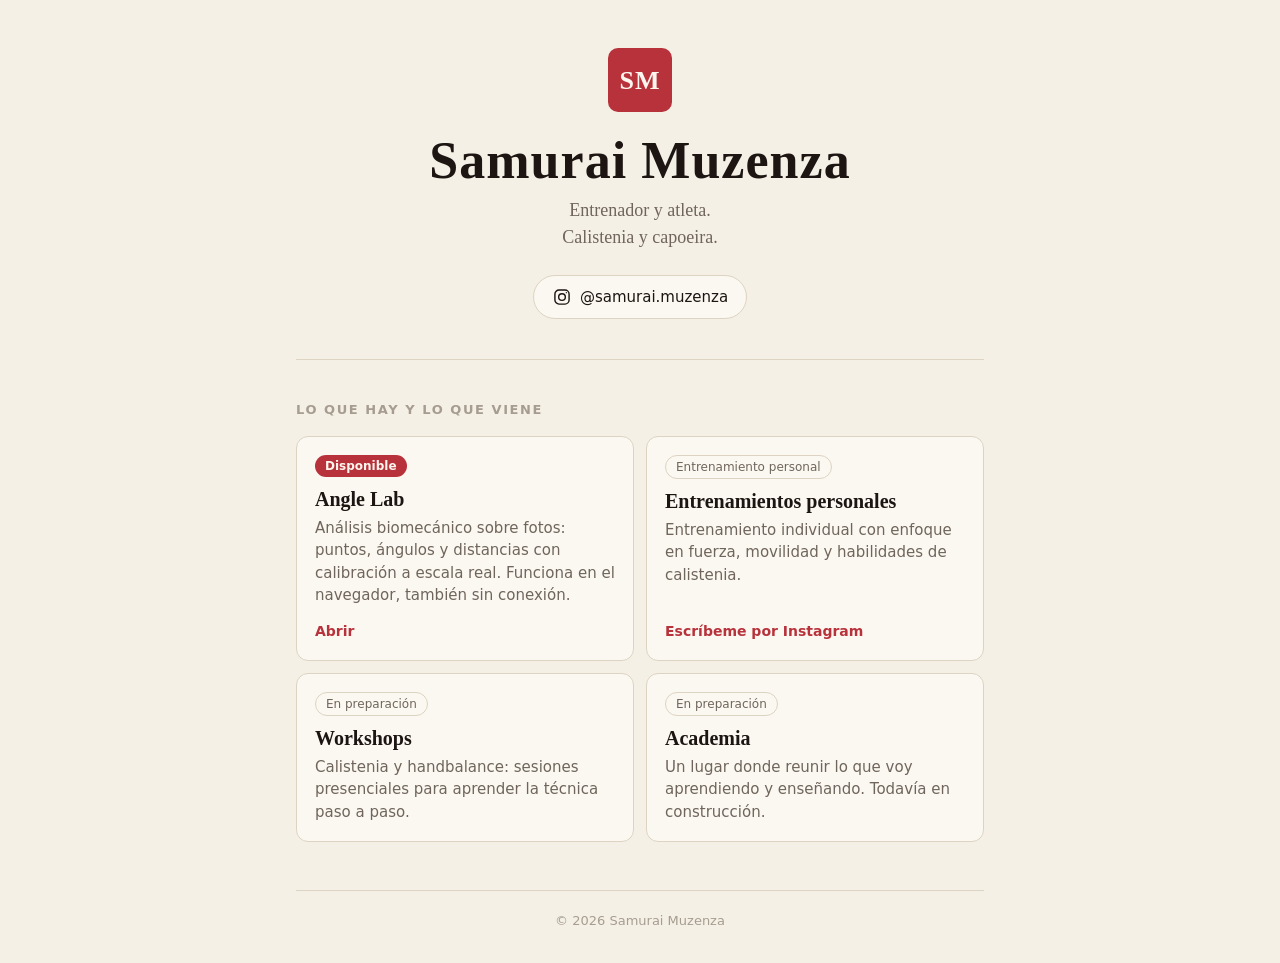
==== index.html @ dffe33c2 "feat: landing page of the root domain Co-Authored-By: Claude Sonnet 5.5 <noreply@anthropic.com>" ====
<!doctype html>
<html lang="es">
<head>
  <meta charset="utf-8" />
  <meta name="viewport" content="width=device-width, initial-scale=1, viewport-fit=cover" />
  <meta name="color-scheme" content="light dark" />
  <meta name="theme-color" content="#f5f0e6" media="(prefers-color-scheme: light)" />
  <meta name="theme-color" content="#16110f" media="(prefers-color-scheme: dark)" />
  <title>Samurai Muzenza</title>
  <meta name="description" content="Entrenador y atleta de calistenia y capoeira. Herramientas, entrenamientos personales, workshops y una academia en camino." />
  <meta property="og:title" content="Samurai Muzenza" />
  <meta property="og:description" content="Entrenador y atleta de calistenia y capoeira." />
  <meta property="og:type" content="website" />
  <meta property="og:url" content="https://samuraimuzenza.com/" />
  <link rel="canonical" href="https://samuraimuzenza.com/" />
  <link rel="icon" href="favicon.svg" type="image/svg+xml" />
  <link rel="stylesheet" href="styles.css" />
</head>
<body>
  <main>
    <header class="masthead">
      <span class="seal" aria-hidden="true">SM</span>
      <h1>Samurai Muzenza</h1>
      <p class="tagline">Entrenador y atleta.<br />Calistenia y capoeira.</p>
      <a class="insta" href="https://www.instagram.com/samurai.muzenza/" rel="me noopener" target="_blank">
        <svg viewBox="0 0 24 24" aria-hidden="true"><rect x="3.5" y="3.5" width="17" height="17" rx="5" /><circle cx="12" cy="12" r="4" /><circle cx="17.2" cy="6.8" r="0.8" class="dot" /></svg>
        <span>@samurai.muzenza</span>
      </a>
    </header>

    <section aria-labelledby="proyectos">
      <h2 id="proyectos">Lo que hay y lo que viene</h2>
      <ul class="cards">
        <li>
          <a class="card live" href="https://anglelab.samuraimuzenza.com/">
            <span class="status">Disponible</span>
            <h3>Angle Lab</h3>
            <p>Análisis biomecánico sobre fotos: puntos, ángulos y distancias con calibración a escala real. Funciona en el navegador, también sin conexión.</p>
            <span class="go">Abrir</span>
          </a>
        </li>
        <li>
          <div class="card">
            <span class="status soon">Entrenamiento personal</span>
            <h3>Entrenamientos personales</h3>
            <p>Entrenamiento individual con enfoque en fuerza, movilidad y habilidades de calistenia.</p>
            <span class="go">Escríbeme por Instagram</span>
          </div>
        </li>
        <li>
          <div class="card">
            <span class="status soon">En preparación</span>
            <h3>Workshops</h3>
            <p>Calistenia y handbalance: sesiones presenciales para aprender la técnica paso a paso.</p>
          </div>
        </li>
        <li>
          <div class="card">
            <span class="status soon">En preparación</span>
            <h3>Academia</h3>
            <p>Un lugar donde reunir lo que voy aprendiendo y enseñando. Todavía en construcción.</p>
          </div>
        </li>
      </ul>
    </section>

    <footer>
      <p>© 2026 Samurai Muzenza</p>
    </footer>
  </main>
</body>
</html>
---- styles.css ----
/*
 * samuraimuzenza.com — washi paper, sumi ink, one vermilion seal.
 * Same palette as Nikki and Wano. No web fonts, no scripts, no trackers: it has to load instantly.
 */

:root {
  --paper: #f5f0e6;
  --paper-raised: #fbf8f1;
  --ink: #1c1512;
  --ink-soft: #6f655c;
  --ink-faint: #a69c90;
  --line: #ddd3c2;
  --seal: #b8323c;
  --seal-ink: #fdf6ee;
  --sakura: #f5a2c4;

  --serif: "Hiragino Mincho ProN", "Yu Mincho", "Noto Serif JP", "Songti SC", Georgia, serif;
  --sans: -apple-system, BlinkMacSystemFont, "Segoe UI", system-ui, sans-serif;
  color-scheme: light dark;
}

@media (prefers-color-scheme: dark) {
  :root {
    --paper: #16110f;
    --paper-raised: #1f1815;
    --ink: #f2ece0;
    --ink-soft: #a89e92;
    --ink-faint: #6f665e;
    --line: #362c27;
    --seal: #cf4a4f;
  }
}

* { box-sizing: border-box; }

html { -webkit-text-size-adjust: 100%; }

body {
  margin: 0;
  background: var(--paper);
  color: var(--ink);
  font-family: var(--sans);
  font-size: 16px;
  line-height: 1.5;
  -webkit-tap-highlight-color: transparent;
}

main {
  max-width: 720px;
  margin: 0 auto;
  padding: max(48px, env(safe-area-inset-top)) 16px max(32px, env(safe-area-inset-bottom));
}

.masthead {
  text-align: center;
  padding-bottom: 40px;
  border-bottom: 1px solid var(--line);
}

.seal {
  display: inline-grid;
  place-items: center;
  width: 64px;
  height: 64px;
  border-radius: 10px;
  background: var(--seal);
  color: var(--seal-ink);
  font-family: var(--serif);
  font-size: 26px;
  font-weight: 700;
  letter-spacing: 0.04em;
}

h1 {
  margin: 20px 0 8px;
  font-family: var(--serif);
  font-size: clamp(34px, 8vw, 52px);
  font-weight: 700;
  letter-spacing: 0.02em;
  line-height: 1.1;
}

.tagline {
  margin: 0 0 24px;
  color: var(--ink-soft);
  font-family: var(--serif);
  font-size: 18px;
}

.insta {
  display: inline-flex;
  align-items: center;
  gap: 8px;
  min-height: 44px;
  padding: 0 18px;
  border: 1px solid var(--line);
  border-radius: 999px;
  background: var(--paper-raised);
  color: var(--ink);
  text-decoration: none;
  font-size: 15px;
}

.insta svg {
  width: 20px;
  height: 20px;
  fill: none;
  stroke: currentColor;
  stroke-width: 1.7;
}

.insta svg .dot { fill: currentColor; stroke: none; }

.insta:hover, .insta:focus-visible { border-color: var(--seal); }

h2 {
  margin: 40px 0 16px;
  color: var(--ink-faint);
  font-size: 13px;
  font-weight: 600;
  letter-spacing: 0.12em;
  text-transform: uppercase;
}

.cards {
  display: grid;
  gap: 12px;
  margin: 0;
  padding: 0;
  list-style: none;
}

@media (min-width: 640px) {
  .cards { grid-template-columns: 1fr 1fr; }
}

.card {
  display: flex;
  flex-direction: column;
  height: 100%;
  padding: 18px;
  border: 1px solid var(--line);
  border-radius: 12px;
  background: var(--paper-raised);
  color: inherit;
  text-decoration: none;
}

a.card:hover, a.card:focus-visible { border-color: var(--seal); }

.status {
  align-self: flex-start;
  margin-bottom: 10px;
  padding: 2px 10px;
  border-radius: 999px;
  background: var(--seal);
  color: var(--seal-ink);
  font-size: 12px;
  font-weight: 600;
}

.status.soon {
  background: transparent;
  border: 1px solid var(--line);
  color: var(--ink-soft);
  font-weight: 500;
}

h3 {
  margin: 0 0 6px;
  font-family: var(--serif);
  font-size: 20px;
  line-height: 1.2;
}

.card p {
  margin: 0;
  color: var(--ink-soft);
  font-size: 15px;
}

.go {
  margin-top: auto;
  padding-top: 14px;
  color: var(--seal);
  font-size: 14px;
  font-weight: 600;
}

footer {
  margin-top: 48px;
  padding-top: 20px;
  border-top: 1px solid var(--line);
  text-align: center;
  color: var(--ink-faint);
  font-size: 13px;
}

footer p { margin: 0; }
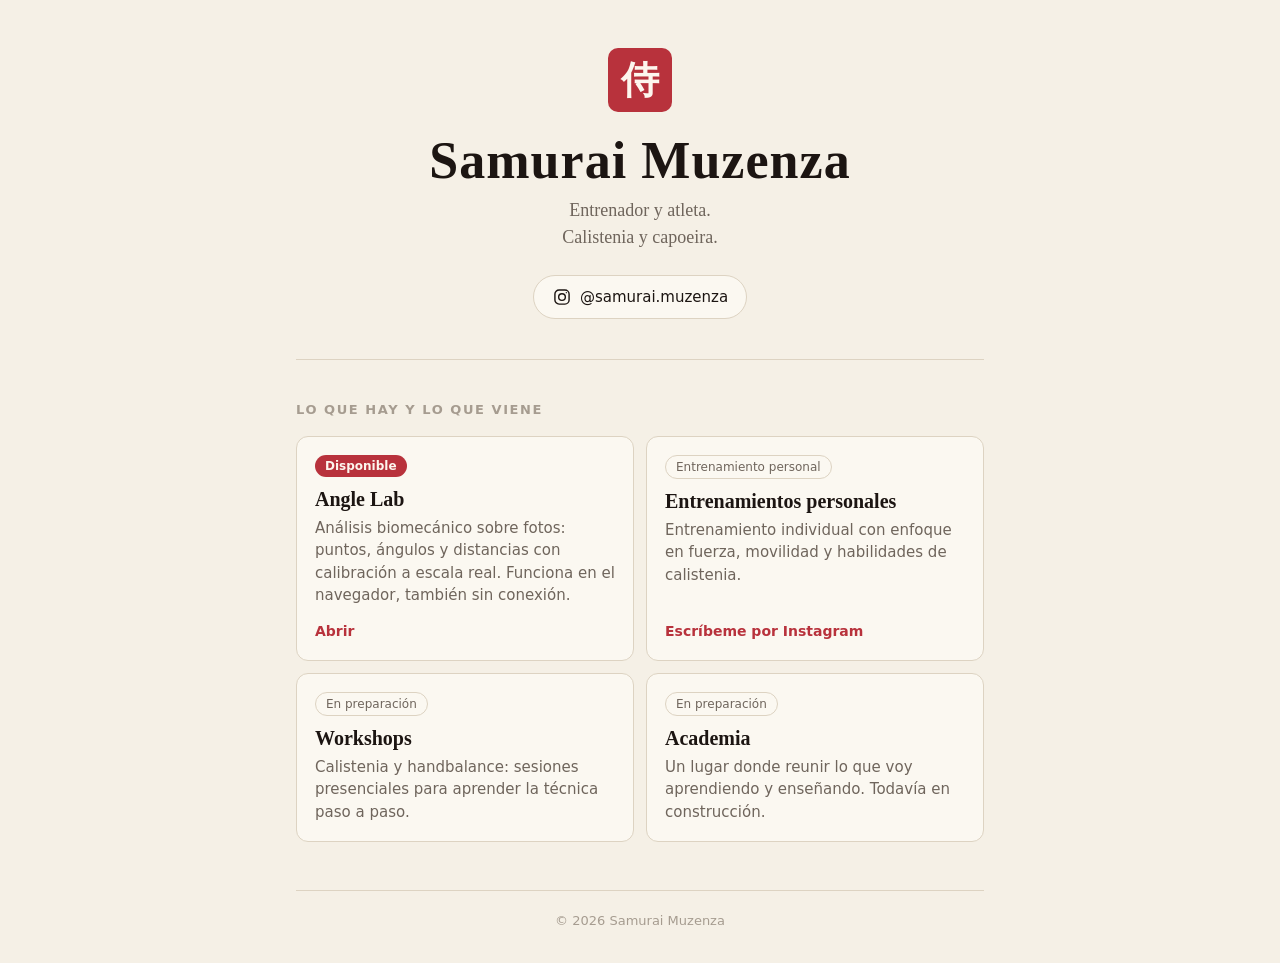
==== commit d91fe15f: "feat: the seal is the samurai kanji instead of the initials Co-Authored-By: Claude Sonnet 5.5 <norep" ====
--- a/index.html
+++ b/index.html
@@ -19,7 +19,7 @@
 <body>
   <main>
     <header class="masthead">
-      <span class="seal" aria-hidden="true">SM</span>
+      <span class="seal" lang="ja" aria-hidden="true">侍</span>
       <h1>Samurai Muzenza</h1>
       <p class="tagline">Entrenador y atleta.<br />Calistenia y capoeira.</p>
       <a class="insta" href="https://www.instagram.com/samurai.muzenza/" rel="me noopener" target="_blank">
--- a/styles.css
+++ b/styles.css
@@ -66,9 +66,9 @@
   background: var(--seal);
   color: var(--seal-ink);
   font-family: var(--serif);
-  font-size: 26px;
+  font-size: 38px;
   font-weight: 700;
-  letter-spacing: 0.04em;
+  line-height: 1;
 }
 
 h1 {
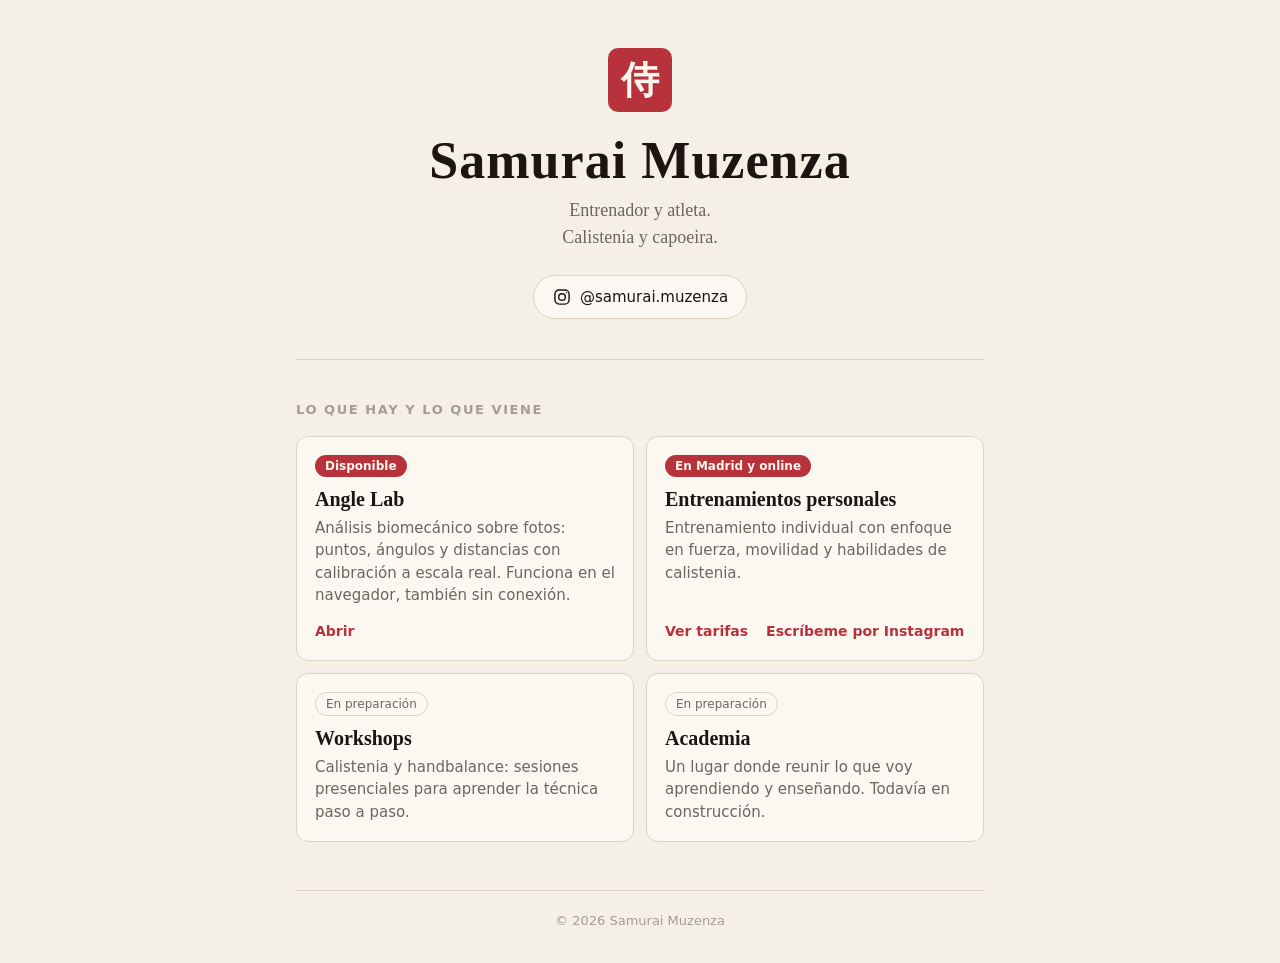
==== commit e4a1b9c3: "feat: personal training page with services and prices The home card now links to it and keeps the di" ====
--- a/index.html
+++ b/index.html
@@ -41,10 +41,13 @@
         </li>
         <li>
           <div class="card">
-            <span class="status soon">Entrenamiento personal</span>
+            <span class="status">En Madrid y online</span>
             <h3>Entrenamientos personales</h3>
             <p>Entrenamiento individual con enfoque en fuerza, movilidad y habilidades de calistenia.</p>
-            <span class="go">Escríbeme por Instagram</span>
+            <div class="go-row">
+              <a class="go" href="entrenamiento-personal/">Ver tarifas</a>
+              <a class="go" href="https://ig.me/m/samurai.muzenza" rel="noopener" target="_blank">Escríbeme por Instagram</a>
+            </div>
           </div>
         </li>
         <li>
--- a/styles.css
+++ b/styles.css
@@ -197,3 +197,217 @@
 }
 
 footer p { margin: 0; }
+
+/* ---- Personal training page ---- */
+
+.crumb a {
+  display: inline-flex;
+  align-items: center;
+  gap: 10px;
+  color: var(--ink-soft);
+  text-decoration: none;
+  font-size: 14px;
+}
+
+.crumb a:hover, .crumb a:focus-visible { color: var(--ink); }
+
+.seal-sm {
+  width: 28px;
+  height: 28px;
+  border-radius: 6px;
+  font-size: 17px;
+}
+
+.hero {
+  display: grid;
+  gap: 24px;
+  align-items: center;
+  margin-top: 24px;
+  padding-bottom: 32px;
+  border-bottom: 1px solid var(--line);
+}
+
+@media (min-width: 700px) {
+  .hero { grid-template-columns: 1.3fr 1fr; gap: 32px; }
+}
+
+.hero h1 { margin-top: 0; font-size: clamp(34px, 7vw, 44px); }
+
+.hero .tagline { margin-bottom: 12px; }
+
+.where {
+  margin: 0 0 24px;
+  color: var(--ink-faint);
+  font-size: 14px;
+  letter-spacing: 0.06em;
+}
+
+.hero-photo {
+  display: block;
+  width: 100%;
+  height: auto;
+  max-height: 460px;
+  object-fit: cover;
+  object-position: center 70%;
+  border-radius: 12px;
+}
+
+.cta {
+  display: inline-flex;
+  align-items: center;
+  min-height: 48px;
+  padding: 0 22px;
+  border-radius: 999px;
+  background: var(--seal);
+  color: var(--seal-ink);
+  font-weight: 600;
+  text-decoration: none;
+}
+
+.cta:hover, .cta:focus-visible { filter: brightness(1.08); }
+
+.steps {
+  display: grid;
+  gap: 12px;
+  margin: 0;
+  padding: 0;
+  list-style: none;
+}
+
+.steps li {
+  display: grid;
+  grid-template-columns: 40px 1fr;
+  gap: 12px;
+  padding: 16px 18px;
+  border: 1px solid var(--line);
+  border-radius: 12px;
+  background: var(--paper-raised);
+}
+
+.steps .n {
+  color: var(--seal);
+  font-family: var(--serif);
+  font-size: 30px;
+  font-weight: 700;
+  line-height: 1;
+}
+
+.steps p, .price p, .bio p {
+  margin: 0;
+  color: var(--ink-soft);
+  font-size: 15px;
+}
+
+.steps a { color: var(--seal); }
+
+h3.group {
+  margin: 20px 0 10px;
+  font-family: var(--sans);
+  font-size: 15px;
+  font-weight: 600;
+}
+
+.prices {
+  display: grid;
+  gap: 12px;
+  margin: 0;
+  padding: 0;
+  list-style: none;
+}
+
+@media (min-width: 640px) {
+  .prices { grid-template-columns: 1fr 1fr; }
+}
+
+.price {
+  position: relative;
+  padding: 16px 18px;
+  border: 1px solid var(--line);
+  border-radius: 12px;
+  background: var(--paper-raised);
+}
+
+.price.featured { border-color: var(--seal); }
+
+.price .badge {
+  display: inline-block;
+  margin-bottom: 8px;
+  padding: 2px 10px;
+  border-radius: 999px;
+  background: var(--seal);
+  color: var(--seal-ink);
+  font-size: 12px;
+  font-weight: 600;
+}
+
+.p-head {
+  display: flex;
+  justify-content: space-between;
+  align-items: baseline;
+  gap: 12px;
+  margin-bottom: 4px;
+}
+
+.p-name { font-weight: 600; }
+
+.p-amount {
+  font-family: var(--serif);
+  font-size: 24px;
+  font-weight: 700;
+  white-space: nowrap;
+}
+
+.p-amount small {
+  color: var(--ink-soft);
+  font-family: var(--sans);
+  font-size: 13px;
+  font-weight: 500;
+}
+
+.terms {
+  margin: 16px 0 0;
+  padding-left: 18px;
+  color: var(--ink-faint);
+  font-size: 13px;
+}
+
+.bio {
+  display: flex;
+  align-items: center;
+  gap: 16px;
+}
+
+.bio h3 { margin-bottom: 4px; }
+
+.closing {
+  margin-top: 40px;
+  padding: 24px 20px;
+  border-radius: 12px;
+  background: var(--paper-raised);
+  border: 1px solid var(--line);
+  text-align: center;
+}
+
+.closing p {
+  margin: 0 0 16px;
+  font-family: var(--serif);
+  font-size: 18px;
+}
+
+footer a { color: inherit; }
+
+.go-row {
+  display: flex;
+  flex-wrap: wrap;
+  gap: 8px 18px;
+  margin-top: auto;
+  padding-top: 14px;
+}
+
+.go-row a.go {
+  margin-top: 0;
+  padding-top: 0;
+  text-decoration: none;
+}
+
+.go-row a.go:hover, .go-row a.go:focus-visible { text-decoration: underline; }
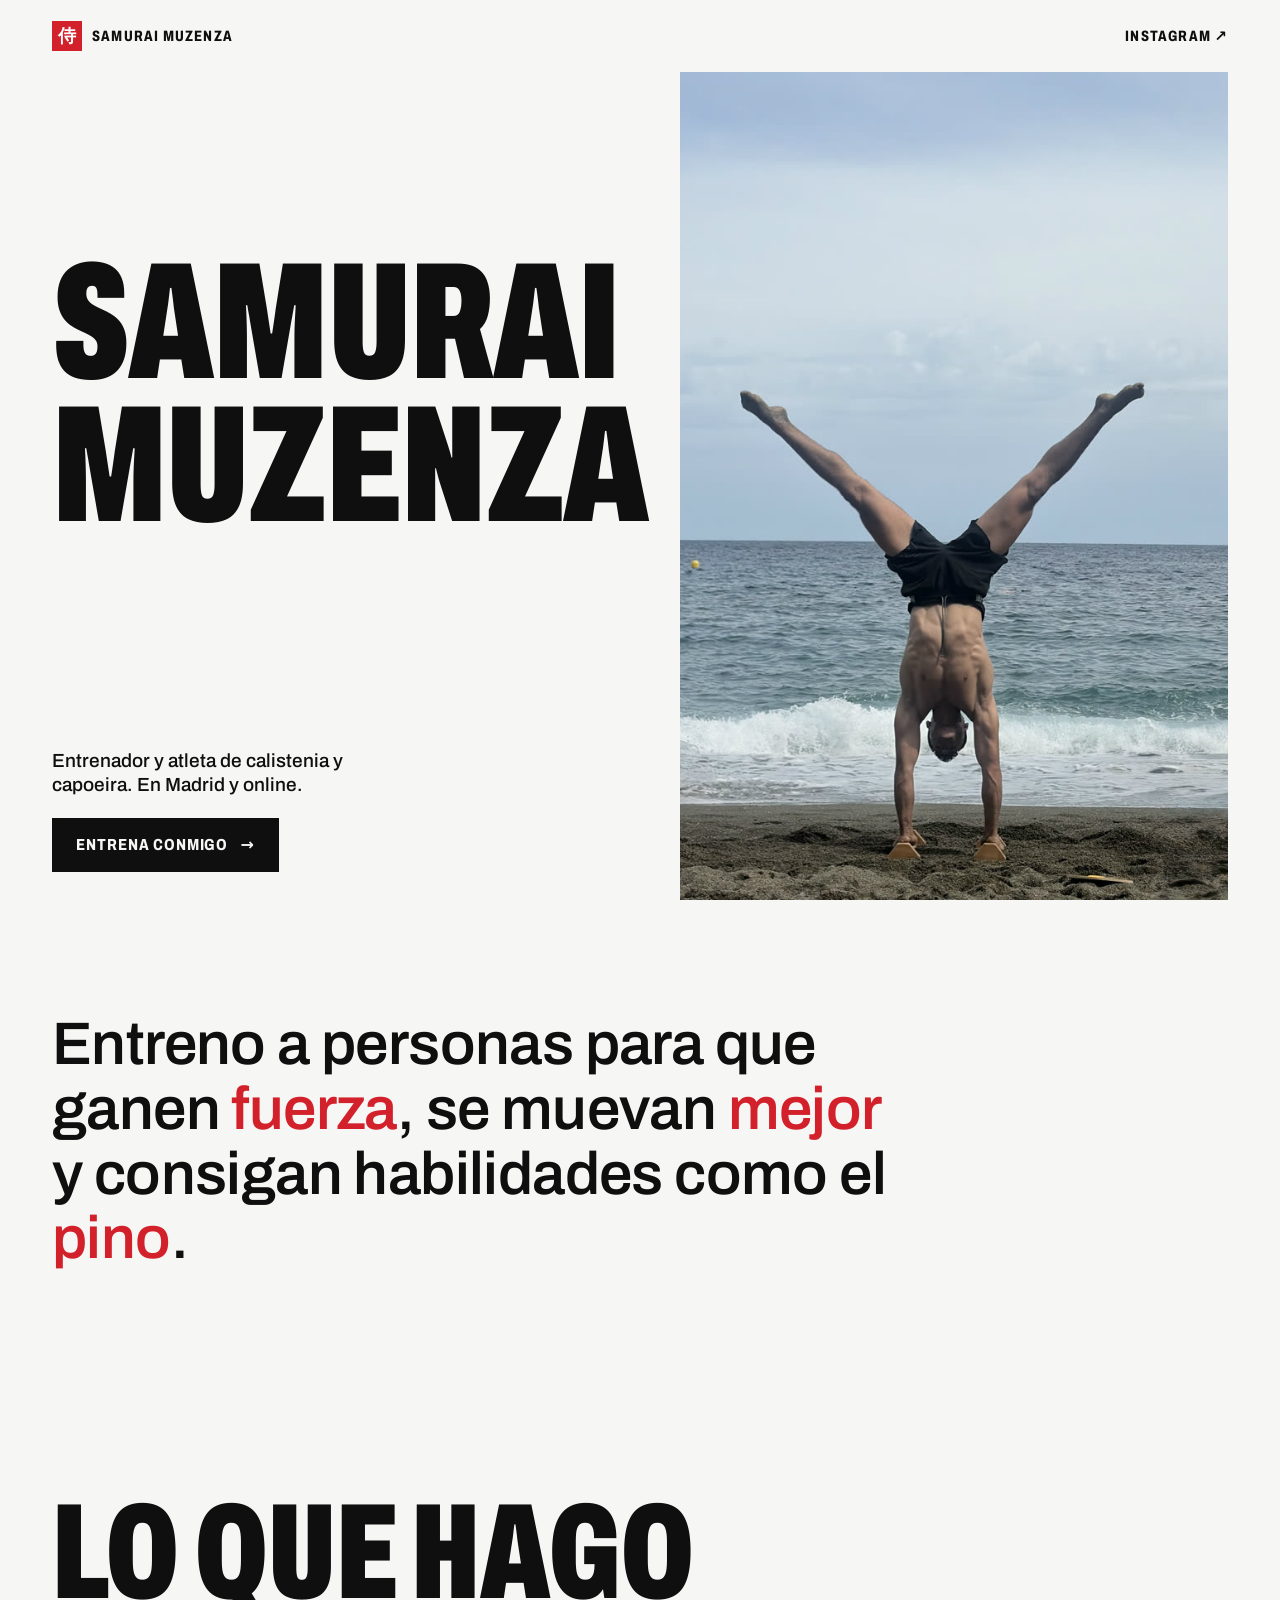
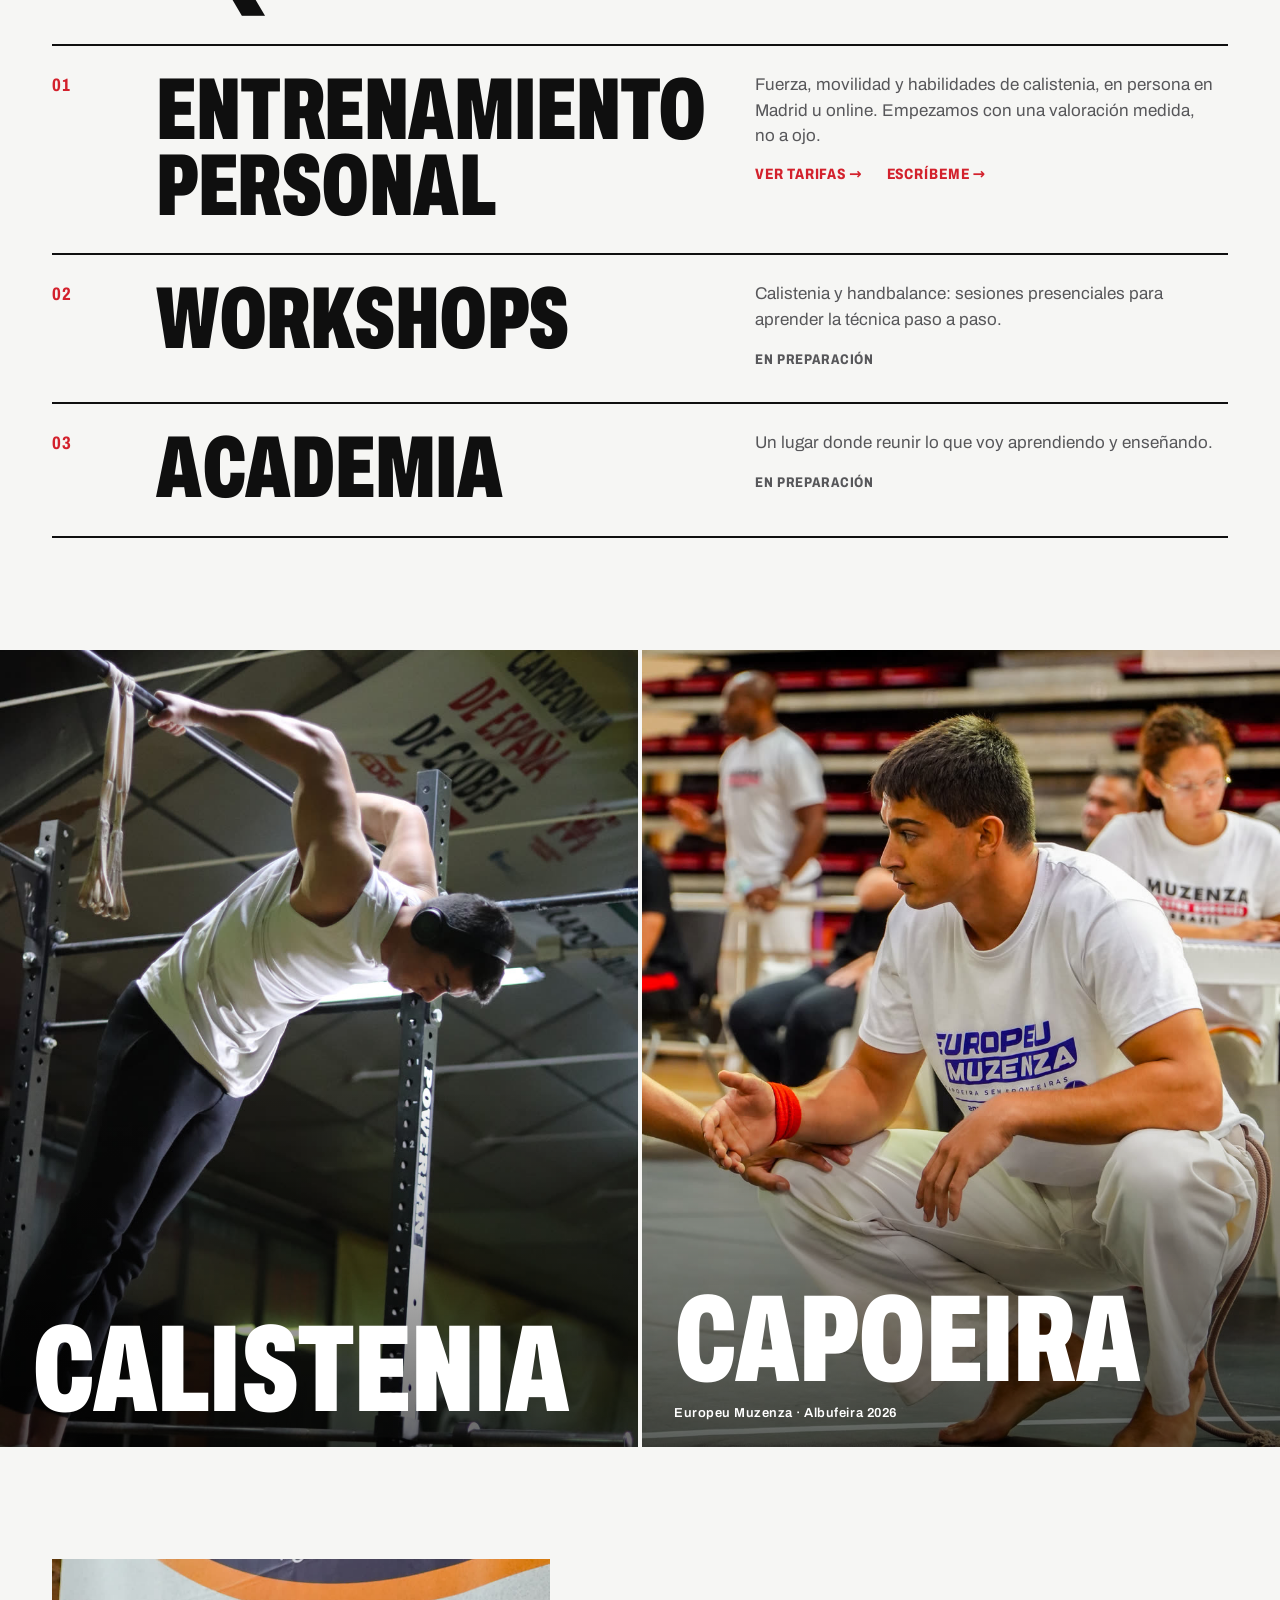
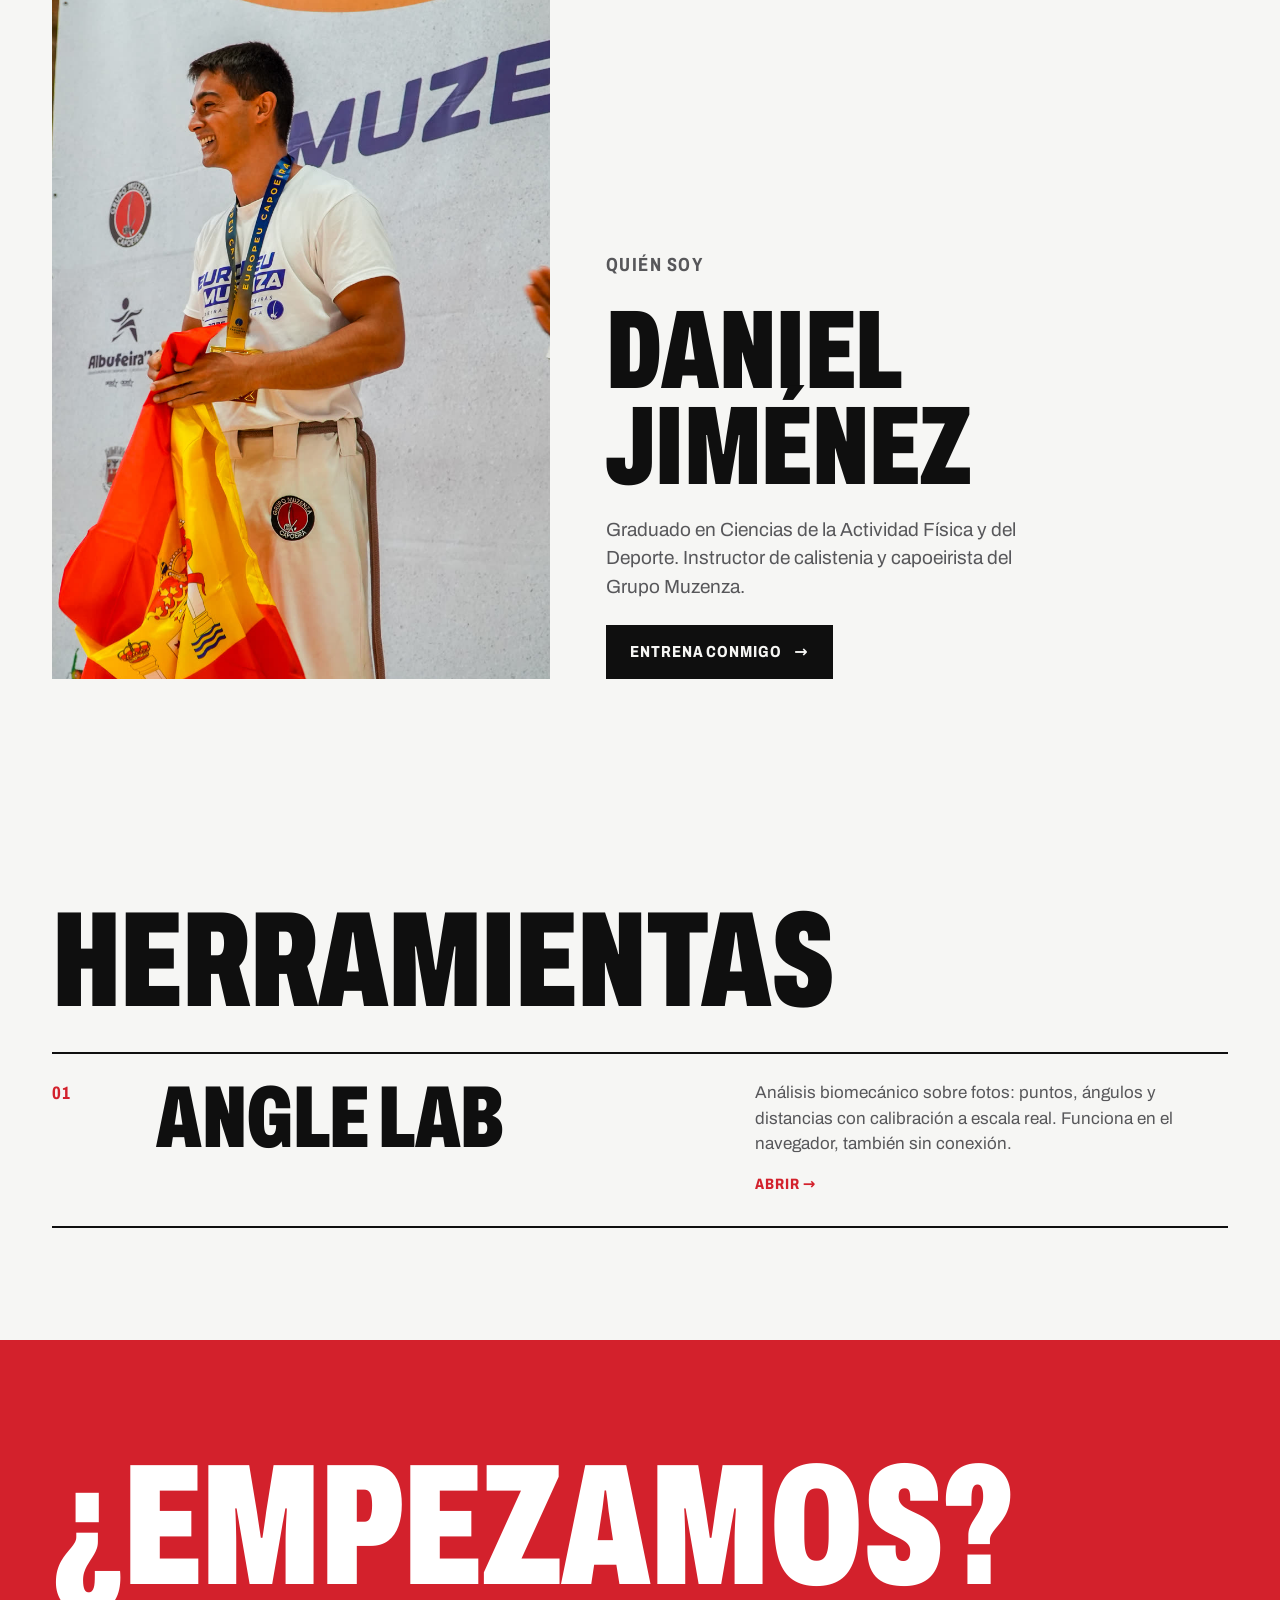
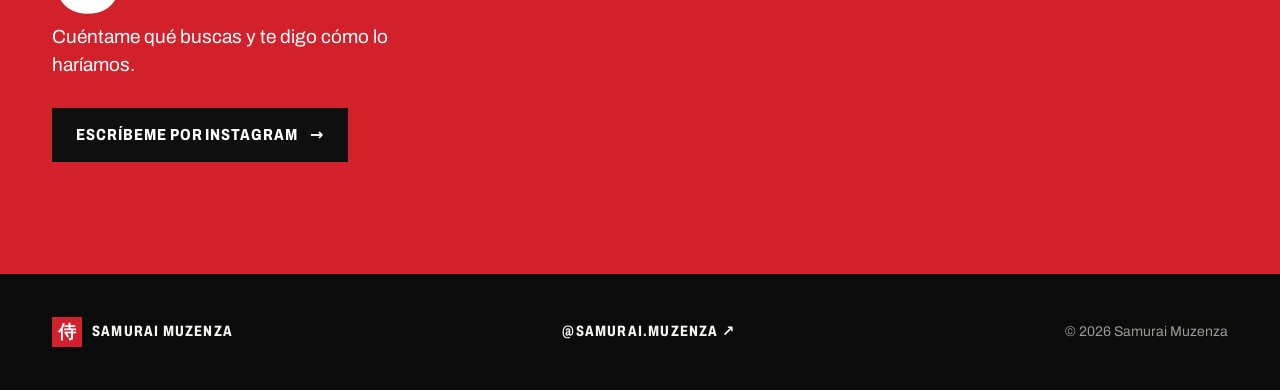
==== commit 5968e20c: "feat: photo-led redesign with poster typography Co-Authored-By: Claude Opus 5.5 <noreply@anthropic.c" ====
--- a/index.html
+++ b/index.html
@@ -4,72 +4,128 @@
   <meta charset="utf-8" />
   <meta name="viewport" content="width=device-width, initial-scale=1, viewport-fit=cover" />
   <meta name="color-scheme" content="light dark" />
-  <meta name="theme-color" content="#f5f0e6" media="(prefers-color-scheme: light)" />
-  <meta name="theme-color" content="#16110f" media="(prefers-color-scheme: dark)" />
+  <meta name="theme-color" content="#f6f6f4" media="(prefers-color-scheme: light)" />
+  <meta name="theme-color" content="#0f0f0f" media="(prefers-color-scheme: dark)" />
   <title>Samurai Muzenza</title>
-  <meta name="description" content="Entrenador y atleta de calistenia y capoeira. Herramientas, entrenamientos personales, workshops y una academia en camino." />
+  <meta name="description" content="Entrenador y atleta de calistenia y capoeira. Entrenamiento personal en Madrid y online, workshops y herramientas." />
   <meta property="og:title" content="Samurai Muzenza" />
   <meta property="og:description" content="Entrenador y atleta de calistenia y capoeira." />
   <meta property="og:type" content="website" />
   <meta property="og:url" content="https://samuraimuzenza.com/" />
+  <meta property="og:image" content="https://samuraimuzenza.com/img/pino-playa-1200.jpg" />
   <link rel="canonical" href="https://samuraimuzenza.com/" />
   <link rel="icon" href="favicon.svg" type="image/svg+xml" />
+  <link rel="preload" href="fonts/archivo-latin.woff2" as="font" type="font/woff2" crossorigin />
   <link rel="stylesheet" href="styles.css" />
 </head>
 <body>
+  <header class="hero">
+    <nav class="bar wrap" aria-label="Principal">
+      <a class="brand" href="./"><span class="mark" lang="ja" aria-hidden="true">侍</span> Samurai Muzenza</a>
+      <a class="bar-link" href="https://www.instagram.com/samurai.muzenza/" rel="me noopener" target="_blank">Instagram ↗</a>
+    </nav>
+    <figure class="hero-media">
+      <img src="img/pino-playa-1200.jpg" srcset="img/pino-playa-750.jpg 750w, img/pino-playa-1200.jpg 1200w" sizes="(min-width: 900px) 48vw, 100vw" width="1200" height="1600" alt="Daniel haciendo el pino con las piernas abiertas sobre paralelas en la orilla de una playa" fetchpriority="high" />
+    </figure>
+    <h1 class="hero-title display wrap">Samurai<br />Muzenza</h1>
+    <div class="hero-foot wrap">
+      <p>Entrenador y atleta de calistenia y capoeira. En Madrid y online.</p>
+      <div class="btn-row">
+        <a class="btn light" href="entrenamiento-personal/">Entrena conmigo</a>
+      </div>
+    </div>
+  </header>
+
   <main>
-    <header class="masthead">
-      <span class="seal" lang="ja" aria-hidden="true">侍</span>
-      <h1>Samurai Muzenza</h1>
-      <p class="tagline">Entrenador y atleta.<br />Calistenia y capoeira.</p>
-      <a class="insta" href="https://www.instagram.com/samurai.muzenza/" rel="me noopener" target="_blank">
-        <svg viewBox="0 0 24 24" aria-hidden="true"><rect x="3.5" y="3.5" width="17" height="17" rx="5" /><circle cx="12" cy="12" r="4" /><circle cx="17.2" cy="6.8" r="0.8" class="dot" /></svg>
-        <span>@samurai.muzenza</span>
-      </a>
-    </header>
+    <section class="wrap">
+      <p class="statement">Entreno a personas para que ganen <em>fuerza</em>, se muevan <em>mejor</em> y consigan habilidades como el <em>pino</em>.</p>
+    </section>
 
-    <section aria-labelledby="proyectos">
-      <h2 id="proyectos">Lo que hay y lo que viene</h2>
-      <ul class="cards">
-        <li>
-          <a class="card live" href="https://anglelab.samuraimuzenza.com/">
-            <span class="status">Disponible</span>
-            <h3>Angle Lab</h3>
-            <p>Análisis biomecánico sobre fotos: puntos, ángulos y distancias con calibración a escala real. Funciona en el navegador, también sin conexión.</p>
-            <span class="go">Abrir</span>
-          </a>
-        </li>
-        <li>
-          <div class="card">
-            <span class="status">En Madrid y online</span>
-            <h3>Entrenamientos personales</h3>
-            <p>Entrenamiento individual con enfoque en fuerza, movilidad y habilidades de calistenia.</p>
-            <div class="go-row">
+    <section class="wrap" aria-labelledby="que-hago">
+      <h2 id="que-hago" class="section-title display">Lo que hago</h2>
+      <ol class="rows">
+        <li class="row">
+          <span class="n">01</span>
+          <h3 class="display"><a href="entrenamiento-personal/">Entrenamiento personal</a></h3>
+          <div>
+            <p>Fuerza, movilidad y habilidades de calistenia, en persona en Madrid u online. Empezamos con una valoración medida, no a ojo.</p>
+            <div class="links">
               <a class="go" href="entrenamiento-personal/">Ver tarifas</a>
-              <a class="go" href="https://ig.me/m/samurai.muzenza" rel="noopener" target="_blank">Escríbeme por Instagram</a>
+              <a class="go" href="https://ig.me/m/samurai.muzenza" rel="noopener" target="_blank">Escríbeme</a>
             </div>
           </div>
         </li>
-        <li>
-          <div class="card">
-            <span class="status soon">En preparación</span>
-            <h3>Workshops</h3>
+        <li class="row">
+          <span class="n">02</span>
+          <h3 class="display">Workshops</h3>
+          <div>
             <p>Calistenia y handbalance: sesiones presenciales para aprender la técnica paso a paso.</p>
+            <span class="tag soon">En preparación</span>
           </div>
         </li>
-        <li>
-          <div class="card">
-            <span class="status soon">En preparación</span>
-            <h3>Academia</h3>
-            <p>Un lugar donde reunir lo que voy aprendiendo y enseñando. Todavía en construcción.</p>
+        <li class="row">
+          <span class="n">03</span>
+          <h3 class="display">Academia</h3>
+          <div>
+            <p>Un lugar donde reunir lo que voy aprendiendo y enseñando.</p>
+            <span class="tag soon">En preparación</span>
+          </div>
+        </li>
+      </ol>
+    </section>
+
+    <div class="pair">
+      <figure>
+        <img src="img/calistenia.jpg" width="1000" height="1500" loading="lazy" alt="Daniel colgado de una barra en un gimnasio, con el cuerpo inclinado hacia delante" />
+        <figcaption><span class="display">Calistenia</span></figcaption>
+      </figure>
+      <figure>
+        <img src="img/capoeira.jpg" width="1000" height="1500" loading="lazy" alt="Daniel agachado en la roda, dando la mano a su rival antes de un juego" />
+        <figcaption><span class="display">Capoeira</span><small>Europeu Muzenza · Albufeira 2026</small></figcaption>
+      </figure>
+    </div>
+
+    <section class="wrap" aria-labelledby="quien">
+      <div class="about">
+        <img src="img/europeu-podio.jpg" width="900" height="1566" loading="lazy" alt="Daniel sonriendo en el podio del Europeu Muzenza con una medalla al cuello y la bandera de España" />
+        <div>
+          <p class="kicker">Quién soy</p>
+          <h2 id="quien" class="display">Daniel Jiménez</h2>
+          <p>Graduado en Ciencias de la Actividad Física y del Deporte. Instructor de calistenia y capoeirista del Grupo Muzenza.</p>
+          <a class="btn" href="entrenamiento-personal/">Entrena conmigo</a>
+        </div>
+      </div>
+    </section>
+
+    <section class="wrap" aria-labelledby="herramientas">
+      <h2 id="herramientas" class="section-title display">Herramientas</h2>
+      <ul class="rows">
+        <li class="row">
+          <span class="n">01</span>
+          <h3 class="display"><a href="https://anglelab.samuraimuzenza.com/">Angle Lab</a></h3>
+          <div>
+            <p>Análisis biomecánico sobre fotos: puntos, ángulos y distancias con calibración a escala real. Funciona en el navegador, también sin conexión.</p>
+            <a class="go" href="https://anglelab.samuraimuzenza.com/">Abrir</a>
           </div>
         </li>
       </ul>
     </section>
 
-    <footer>
+    <section class="cta-band">
+      <div class="wrap">
+        <p class="display">¿Empezamos?</p>
+        <p>Cuéntame qué buscas y te digo cómo lo haríamos.</p>
+        <a class="btn" href="https://ig.me/m/samurai.muzenza" rel="noopener" target="_blank">Escríbeme por Instagram</a>
+      </div>
+    </section>
+  </main>
+
+  <footer>
+    <div class="foot wrap">
+      <a class="brand" href="./"><span class="mark" lang="ja" aria-hidden="true">侍</span> Samurai Muzenza</a>
+      <a class="bar-link" href="https://www.instagram.com/samurai.muzenza/" rel="me noopener" target="_blank">@samurai.muzenza ↗</a>
       <p>© 2026 Samurai Muzenza</p>
-    </footer>
-  </main>
+    </div>
+  </footer>
 </body>
 </html>
--- a/styles.css
+++ b/styles.css
@@ -1,35 +1,49 @@
 /*
- * samuraimuzenza.com — washi paper, sumi ink, one vermilion seal.
- * Same palette as Nikki and Wano. No web fonts, no scripts, no trackers: it has to load instantly.
+ * samuraimuzenza.com
+ * Photo-led, poster typography, square corners. One family (Archivo, variable width and weight,
+ * self-hosted, OFL) used extra-condensed for headlines and at normal width for text. Black, white
+ * and the red of the Muzenza patch. No scripts, no trackers.
  */
 
+@font-face {
+  font-family: "Archivo";
+  font-style: normal;
+  font-weight: 100 900;
+  font-stretch: 62% 125%;
+  font-display: swap;
+  src: url("fonts/archivo-latin.woff2") format("woff2");
+  unicode-range: U+0000-00FF, U+0131, U+0152-0153, U+02BB-02BC, U+02C6, U+02DA, U+02DC, U+0304, U+0308, U+0329, U+2000-206F, U+20AC, U+2122, U+2191, U+2193, U+2212, U+2215, U+FEFF, U+FFFD;
+}
+
 :root {
-  --paper: #f5f0e6;
-  --paper-raised: #fbf8f1;
-  --ink: #1c1512;
-  --ink-soft: #6f655c;
-  --ink-faint: #a69c90;
-  --line: #ddd3c2;
-  --seal: #b8323c;
-  --seal-ink: #fdf6ee;
-  --sakura: #f5a2c4;
-
-  --serif: "Hiragino Mincho ProN", "Yu Mincho", "Noto Serif JP", "Songti SC", Georgia, serif;
-  --sans: -apple-system, BlinkMacSystemFont, "Segoe UI", system-ui, sans-serif;
+  --bg: #f6f6f4;
+  --bg-alt: #ebebe7;
+  --ink: #0f0f0f;
+  --ink-soft: #57575a;
+  --line: #d4d4cf;
+  --red: #d3212c;
+  --on-red: #ffffff;
+  --night: #0b0b0b;
+  --on-night: #f4f4f1;
+
+  --font: "Archivo", -apple-system, BlinkMacSystemFont, "Segoe UI", system-ui, sans-serif;
+  --pad: 16px;
   color-scheme: light dark;
 }
 
 @media (prefers-color-scheme: dark) {
   :root {
-    --paper: #16110f;
-    --paper-raised: #1f1815;
-    --ink: #f2ece0;
-    --ink-soft: #a89e92;
-    --ink-faint: #6f665e;
-    --line: #362c27;
-    --seal: #cf4a4f;
+    --bg: #0f0f0f;
+    --bg-alt: #181818;
+    --ink: #f2f2ef;
+    --ink-soft: #a2a29e;
+    --line: #2c2c2c;
+    --red: #e23c46;
+    --night: #000000;
   }
 }
+
+@media (min-width: 700px) { :root { --pad: 32px; } }
 
 * { box-sizing: border-box; }
 
@@ -37,377 +51,444 @@
 
 body {
   margin: 0;
-  background: var(--paper);
+  background: var(--bg);
   color: var(--ink);
-  font-family: var(--sans);
-  font-size: 16px;
+  font-family: var(--font);
+  font-size: 17px;
   line-height: 1.5;
   -webkit-tap-highlight-color: transparent;
 }
 
-main {
-  max-width: 720px;
+img { display: block; max-width: 100%; height: auto; }
+
+a { color: inherit; }
+
+.wrap {
+  max-width: 1240px;
   margin: 0 auto;
-  padding: max(48px, env(safe-area-inset-top)) 16px max(32px, env(safe-area-inset-bottom));
-}
-
-.masthead {
-  text-align: center;
-  padding-bottom: 40px;
-  border-bottom: 1px solid var(--line);
-}
-
-.seal {
-  display: inline-grid;
-  place-items: center;
-  width: 64px;
-  height: 64px;
-  border-radius: 10px;
-  background: var(--seal);
-  color: var(--seal-ink);
-  font-family: var(--serif);
-  font-size: 38px;
+  padding-left: max(var(--pad), env(safe-area-inset-left));
+  padding-right: max(var(--pad), env(safe-area-inset-right));
+}
+
+/* ---- Type ---- */
+
+.display {
+  margin: 0;
+  font-stretch: 62%;
+  font-weight: 860;
+  line-height: 0.86;
+  letter-spacing: -0.005em;
+  text-transform: uppercase;
+}
+
+.kicker {
+  margin: 0 0 14px;
+  font-stretch: 75%;
+  font-size: 15px;
   font-weight: 700;
-  line-height: 1;
-}
-
-h1 {
-  margin: 20px 0 8px;
-  font-family: var(--serif);
-  font-size: clamp(34px, 8vw, 52px);
-  font-weight: 700;
-  letter-spacing: 0.02em;
-  line-height: 1.1;
-}
-
-.tagline {
-  margin: 0 0 24px;
-  color: var(--ink-soft);
-  font-family: var(--serif);
-  font-size: 18px;
-}
-
-.insta {
-  display: inline-flex;
+  letter-spacing: 0.08em;
+  text-transform: uppercase;
+}
+
+.kicker .n { color: var(--red); margin-right: 10px; }
+
+.section-title {
+  margin: 0 0 32px;
+  font-size: clamp(56px, 12vw, 136px);
+}
+
+section { padding: 72px 0; }
+
+@media (min-width: 900px) { section { padding: 112px 0; } }
+
+/* ---- Top bar ---- */
+
+.bar {
+  position: relative;
+  z-index: 2;
+  display: flex;
+  justify-content: space-between;
   align-items: center;
-  gap: 8px;
-  min-height: 44px;
-  padding: 0 18px;
-  border: 1px solid var(--line);
-  border-radius: 999px;
-  background: var(--paper-raised);
-  color: var(--ink);
-  text-decoration: none;
-  font-size: 15px;
-}
-
-.insta svg {
-  width: 20px;
-  height: 20px;
-  fill: none;
-  stroke: currentColor;
-  stroke-width: 1.7;
-}
-
-.insta svg .dot { fill: currentColor; stroke: none; }
-
-.insta:hover, .insta:focus-visible { border-color: var(--seal); }
-
-h2 {
-  margin: 40px 0 16px;
-  color: var(--ink-faint);
-  font-size: 13px;
-  font-weight: 600;
-  letter-spacing: 0.12em;
-  text-transform: uppercase;
-}
-
-.cards {
-  display: grid;
-  gap: 12px;
-  margin: 0;
-  padding: 0;
-  list-style: none;
-}
-
-@media (min-width: 640px) {
-  .cards { grid-template-columns: 1fr 1fr; }
-}
-
-.card {
-  display: flex;
-  flex-direction: column;
-  height: 100%;
-  padding: 18px;
-  border: 1px solid var(--line);
-  border-radius: 12px;
-  background: var(--paper-raised);
-  color: inherit;
-  text-decoration: none;
-}
-
-a.card:hover, a.card:focus-visible { border-color: var(--seal); }
-
-.status {
-  align-self: flex-start;
-  margin-bottom: 10px;
-  padding: 2px 10px;
-  border-radius: 999px;
-  background: var(--seal);
-  color: var(--seal-ink);
-  font-size: 12px;
-  font-weight: 600;
-}
-
-.status.soon {
-  background: transparent;
-  border: 1px solid var(--line);
-  color: var(--ink-soft);
-  font-weight: 500;
-}
-
-h3 {
-  margin: 0 0 6px;
-  font-family: var(--serif);
-  font-size: 20px;
-  line-height: 1.2;
-}
-
-.card p {
-  margin: 0;
-  color: var(--ink-soft);
-  font-size: 15px;
-}
-
-.go {
-  margin-top: auto;
-  padding-top: 14px;
-  color: var(--seal);
-  font-size: 14px;
-  font-weight: 600;
-}
-
-footer {
-  margin-top: 48px;
-  padding-top: 20px;
-  border-top: 1px solid var(--line);
-  text-align: center;
-  color: var(--ink-faint);
-  font-size: 13px;
-}
-
-footer p { margin: 0; }
-
-/* ---- Personal training page ---- */
-
-.crumb a {
+  gap: 16px;
+  padding-top: max(14px, env(safe-area-inset-top));
+  padding-bottom: 14px;
+}
+
+.brand, .bar-link {
   display: inline-flex;
   align-items: center;
   gap: 10px;
-  color: var(--ink-soft);
+  min-height: 44px;
+  font-stretch: 75%;
+  font-size: 15px;
+  font-weight: 750;
+  letter-spacing: 0.08em;
+  text-transform: uppercase;
   text-decoration: none;
-  font-size: 14px;
-}
-
-.crumb a:hover, .crumb a:focus-visible { color: var(--ink); }
-
-.seal-sm {
-  width: 28px;
-  height: 28px;
-  border-radius: 6px;
-  font-size: 17px;
-}
-
-.hero {
-  display: grid;
-  gap: 24px;
-  align-items: center;
-  margin-top: 24px;
-  padding-bottom: 32px;
-  border-bottom: 1px solid var(--line);
-}
-
-@media (min-width: 700px) {
-  .hero { grid-template-columns: 1.3fr 1fr; gap: 32px; }
-}
-
-.hero h1 { margin-top: 0; font-size: clamp(34px, 7vw, 44px); }
-
-.hero .tagline { margin-bottom: 12px; }
-
-.where {
-  margin: 0 0 24px;
-  color: var(--ink-faint);
-  font-size: 14px;
-  letter-spacing: 0.06em;
-}
-
-.hero-photo {
-  display: block;
-  width: 100%;
-  height: auto;
-  max-height: 460px;
-  object-fit: cover;
-  object-position: center 70%;
-  border-radius: 12px;
-}
-
-.cta {
+}
+
+.mark {
+  display: inline-grid;
+  place-items: center;
+  width: 30px;
+  height: 30px;
+  background: var(--red);
+  color: var(--on-red);
+  font-family: "Hiragino Mincho ProN", "Yu Mincho", "Noto Serif JP", serif;
+  font-size: 18px;
+  font-weight: 700;
+  letter-spacing: 0;
+  line-height: 1;
+}
+
+.bar-link:hover, .bar-link:focus-visible, .brand:hover, .brand:focus-visible { color: var(--red); }
+
+/* ---- Buttons ---- */
+
+.btn {
   display: inline-flex;
   align-items: center;
-  min-height: 48px;
-  padding: 0 22px;
-  border-radius: 999px;
-  background: var(--seal);
-  color: var(--seal-ink);
+  justify-content: center;
+  gap: 12px;
+  min-height: 54px;
+  padding: 0 24px;
+  background: var(--ink);
+  color: var(--bg);
+  font-stretch: 80%;
+  font-size: 16px;
+  font-weight: 750;
+  letter-spacing: 0.06em;
+  text-transform: uppercase;
+  text-decoration: none;
+  transition: background-color 0.15s, color 0.15s;
+}
+
+.btn::after { content: "→"; font-stretch: 100%; }
+
+.btn:hover, .btn:focus-visible { background: var(--red); color: var(--on-red); }
+
+.btn.red { background: var(--red); color: var(--on-red); }
+.btn.red:hover, .btn.red:focus-visible { background: var(--ink); color: var(--bg); }
+
+.btn.light { background: #ffffff; color: #0f0f0f; }
+.btn.light:hover, .btn.light:focus-visible { background: var(--red); color: var(--on-red); }
+
+.btn-row { display: flex; flex-wrap: wrap; gap: 10px; }
+
+/* ---- Home hero: photo full-bleed on phones, split on wide screens ---- */
+
+.hero {
+  position: relative;
+  min-height: 100svh;
+  display: flex;
+  flex-direction: column;
+  color: #0f0f0f;
+  background: #c9d0d6;
+  overflow: hidden;
+}
+
+.hero-media {
+  position: absolute;
+  inset: 0;
+  margin: 0;
+}
+
+.hero-media img {
+  width: 100%;
+  height: 100%;
+  object-fit: cover;
+  object-position: 50% 55%;
+}
+
+.hero-media::after {
+  content: "";
+  position: absolute;
+  inset: 50% 0 0;
+  background: linear-gradient(to bottom, rgba(0, 0, 0, 0), rgba(0, 0, 0, 0.75));
+}
+
+.hero .bar, .hero-title, .hero-foot { position: relative; z-index: 1; }
+
+.hero .bar { color: #0f0f0f; }
+
+.hero-title {
+  margin-top: 4px;
+  font-size: clamp(72px, 24.5vw, 230px);
+}
+
+.hero-foot {
+  margin-top: auto;
+  padding-top: 32px;
+  padding-bottom: max(28px, env(safe-area-inset-bottom));
+  color: #ffffff;
+}
+
+.hero-foot p {
+  max-width: 28ch;
+  margin: 0 0 20px;
+  font-size: 19px;
+  font-weight: 520;
+  line-height: 1.3;
+}
+
+@media (min-width: 900px) {
+  .hero {
+    display: grid;
+    grid-template-columns: 1.1fr 1fr;
+    grid-template-rows: auto 1fr auto;
+    background: var(--bg);
+    color: var(--ink);
+  }
+  /* Grid items with auto margins shrink to their content: stretch them and line them up with .wrap below. */
+  .hero > .wrap {
+    width: 100%;
+    max-width: none;
+    margin: 0;
+    padding-left: max(var(--pad), calc((100vw - 1240px) / 2 + var(--pad)));
+  }
+  .hero .bar { grid-column: 1 / -1; color: var(--ink); padding-right: max(var(--pad), calc((100vw - 1240px) / 2 + var(--pad))); }
+  .hero-media { position: relative; inset: auto; grid-column: 2; grid-row: 2 / 4; margin: 0 max(var(--pad), calc((100vw - 1240px) / 2 + var(--pad))) 0 0; }
+  .hero-media::after { display: none; }
+  .hero-title { grid-column: 1; grid-row: 2; align-self: center; font-size: clamp(110px, 13vw, 220px); }
+  .hero-foot { grid-column: 1; grid-row: 3; color: var(--ink); }
+  .hero-foot .btn.light { background: var(--ink); color: var(--bg); }
+  .hero-foot .btn.light:hover, .hero-foot .btn.light:focus-visible { background: var(--red); color: var(--on-red); }
+}
+
+/* ---- Statement ---- */
+
+.statement {
+  margin: 0;
+  max-width: 24ch;
+  font-size: clamp(30px, 4.8vw, 60px);
+  font-weight: 560;
+  line-height: 1.08;
+  letter-spacing: -0.01em;
+}
+
+.statement em { font-style: normal; color: var(--red); }
+
+/* ---- Numbered rows (services, steps, tools) ---- */
+
+.rows { margin: 0; padding: 0; list-style: none; border-bottom: 2px solid var(--ink); }
+
+.row {
+  display: grid;
+  gap: 10px 32px;
+  padding: 26px 0 30px;
+  border-top: 2px solid var(--ink);
+}
+
+@media (min-width: 800px) {
+  .row { grid-template-columns: 72px 1.2fr 1fr; align-items: start; }
+}
+
+.row .n {
+  color: var(--red);
+  font-stretch: 75%;
+  font-size: 18px;
+  font-weight: 750;
+  letter-spacing: 0.04em;
+}
+
+.row h3 { font-size: clamp(44px, 8vw, 88px); }
+
+.row h3 a { text-decoration: none; }
+
+.row h3 a:hover, .row h3 a:focus-visible { color: var(--red); }
+
+.row p { margin: 0 0 14px; color: var(--ink-soft); max-width: 46ch; }
+
+.tag {
+  display: inline-block;
+  font-stretch: 80%;
+  font-size: 14px;
+  font-weight: 750;
+  letter-spacing: 0.06em;
+  text-transform: uppercase;
+}
+
+.tag.soon { color: var(--ink-soft); }
+
+.go {
+  color: var(--red);
+  font-stretch: 80%;
+  font-size: 15px;
+  font-weight: 750;
+  letter-spacing: 0.06em;
+  text-transform: uppercase;
+  text-decoration: none;
+}
+
+.go::after { content: " →"; }
+
+.go:hover, .go:focus-visible { text-decoration: underline; text-underline-offset: 4px; }
+
+.links { display: flex; flex-wrap: wrap; gap: 6px 24px; }
+
+/* ---- Photo pair ---- */
+
+.pair {
+  display: grid;
+  gap: 4px;
+  padding: 0;
+}
+
+@media (min-width: 700px) { .pair { grid-template-columns: 1fr 1fr; } }
+
+.pair figure {
+  position: relative;
+  margin: 0;
+  background: var(--night);
+  overflow: hidden;
+}
+
+.pair img {
+  width: 100%;
+  aspect-ratio: 4 / 5;
+  object-fit: cover;
+}
+
+.pair figure::after {
+  content: "";
+  position: absolute;
+  inset: 55% 0 0;
+  background: linear-gradient(to bottom, rgba(0, 0, 0, 0), rgba(0, 0, 0, 0.6));
+}
+
+.pair figcaption {
+  position: absolute;
+  z-index: 1;
+  left: var(--pad);
+  right: var(--pad);
+  bottom: 24px;
+  color: #ffffff;
+}
+
+.pair figcaption .display { font-size: clamp(60px, 10vw, 124px); }
+
+.pair figcaption small {
+  display: block;
+  margin-top: 10px;
+  font-size: 13px;
   font-weight: 600;
-  text-decoration: none;
-}
-
-.cta:hover, .cta:focus-visible { filter: brightness(1.08); }
-
-.steps {
+  letter-spacing: 0.04em;
+}
+
+/* ---- About ---- */
+
+.about {
   display: grid;
-  gap: 12px;
-  margin: 0;
-  padding: 0;
-  list-style: none;
-}
-
-.steps li {
-  display: grid;
-  grid-template-columns: 40px 1fr;
-  gap: 12px;
-  padding: 16px 18px;
-  border: 1px solid var(--line);
-  border-radius: 12px;
-  background: var(--paper-raised);
-}
-
-.steps .n {
-  color: var(--seal);
-  font-family: var(--serif);
-  font-size: 30px;
-  font-weight: 700;
-  line-height: 1;
-}
-
-.steps p, .price p, .bio p {
-  margin: 0;
-  color: var(--ink-soft);
-  font-size: 15px;
-}
-
-.steps a { color: var(--seal); }
-
-h3.group {
-  margin: 20px 0 10px;
-  font-family: var(--sans);
-  font-size: 15px;
-  font-weight: 600;
-}
-
-.prices {
-  display: grid;
-  gap: 12px;
-  margin: 0;
-  padding: 0;
-  list-style: none;
-}
-
-@media (min-width: 640px) {
-  .prices { grid-template-columns: 1fr 1fr; }
-}
-
-.price {
-  position: relative;
-  padding: 16px 18px;
-  border: 1px solid var(--line);
-  border-radius: 12px;
-  background: var(--paper-raised);
-}
-
-.price.featured { border-color: var(--seal); }
-
-.price .badge {
-  display: inline-block;
-  margin-bottom: 8px;
-  padding: 2px 10px;
-  border-radius: 999px;
-  background: var(--seal);
-  color: var(--seal-ink);
-  font-size: 12px;
-  font-weight: 600;
-}
-
-.p-head {
-  display: flex;
-  justify-content: space-between;
-  align-items: baseline;
-  gap: 12px;
-  margin-bottom: 4px;
-}
-
-.p-name { font-weight: 600; }
-
-.p-amount {
-  font-family: var(--serif);
-  font-size: 24px;
-  font-weight: 700;
-  white-space: nowrap;
-}
-
-.p-amount small {
-  color: var(--ink-soft);
-  font-family: var(--sans);
-  font-size: 13px;
-  font-weight: 500;
-}
-
-.terms {
-  margin: 16px 0 0;
-  padding-left: 18px;
-  color: var(--ink-faint);
-  font-size: 13px;
-}
-
-.bio {
-  display: flex;
-  align-items: center;
-  gap: 16px;
-}
-
-.bio h3 { margin-bottom: 4px; }
-
-.closing {
-  margin-top: 40px;
-  padding: 24px 20px;
-  border-radius: 12px;
-  background: var(--paper-raised);
-  border: 1px solid var(--line);
-  text-align: center;
-}
-
-.closing p {
-  margin: 0 0 16px;
-  font-family: var(--serif);
-  font-size: 18px;
-}
-
-footer a { color: inherit; }
-
-.go-row {
+  gap: 32px;
+  align-items: end;
+}
+
+@media (min-width: 800px) { .about { grid-template-columns: 0.8fr 1fr; gap: 56px; } }
+
+.about img { width: 100%; aspect-ratio: 4 / 5; max-height: 720px; object-fit: cover; object-position: 50% 15%; }
+
+@media (min-width: 800px) { .about img { aspect-ratio: auto; } }
+
+.about .display { font-size: clamp(56px, 9vw, 112px); margin-bottom: 20px; }
+
+.about p { margin: 0 0 24px; color: var(--ink-soft); font-size: 19px; max-width: 40ch; }
+
+/* ---- Red call to action ---- */
+
+.cta-band { background: var(--red); color: var(--on-red); }
+
+.cta-band .display { font-size: clamp(48px, 13.5vw, 190px); margin-bottom: 22px; }
+
+.cta-band p { max-width: 36ch; margin: 0 0 28px; font-size: 19px; }
+
+.cta-band .btn { background: #0f0f0f; color: #ffffff; }
+.cta-band .btn:hover, .cta-band .btn:focus-visible { background: #ffffff; color: #0f0f0f; }
+
+/* ---- Footer ---- */
+
+footer {
+  background: var(--night);
+  color: var(--on-night);
+  padding: 36px 0 max(36px, env(safe-area-inset-bottom));
+}
+
+.foot {
   display: flex;
   flex-wrap: wrap;
-  gap: 8px 18px;
-  margin-top: auto;
-  padding-top: 14px;
-}
-
-.go-row a.go {
-  margin-top: 0;
-  padding-top: 0;
-  text-decoration: none;
-}
-
-.go-row a.go:hover, .go-row a.go:focus-visible { text-decoration: underline; }
+  justify-content: space-between;
+  align-items: center;
+  gap: 12px 24px;
+}
+
+footer p { margin: 0; color: #9a9a96; font-size: 14px; }
+
+/* ---- Inner page header (personal training) ---- */
+
+.page-head {
+  display: grid;
+  gap: 28px;
+  padding-top: 24px;
+  padding-bottom: 64px;
+}
+
+@media (min-width: 900px) {
+  .page-head { grid-template-columns: 1.15fr 1fr; gap: 48px; align-items: end; padding-top: 40px; padding-bottom: 112px; }
+}
+
+.page-head h1 { font-size: clamp(72px, 14vw, 168px); margin-bottom: 24px; }
+
+.page-head .lede { max-width: 30ch; margin: 0 0 8px; font-size: 21px; font-weight: 520; line-height: 1.3; }
+
+.page-head .where { margin: 0 0 28px; color: var(--ink-soft); font-size: 15px; }
+
+.page-head img { width: 100%; max-height: 640px; object-fit: cover; object-position: 50% 70%; }
+
+/* ---- Price list ---- */
+
+.group-title {
+  margin: 56px 0 0;
+  padding-bottom: 12px;
+  font-stretch: 75%;
+  font-size: 15px;
+  font-weight: 750;
+  letter-spacing: 0.08em;
+  text-transform: uppercase;
+}
+
+.group-title.first { margin-top: 0; }
+
+.menu { margin: 0; padding: 0; list-style: none; border-top: 2px solid var(--ink); }
+
+.menu li {
+  display: grid;
+  grid-template-columns: 1fr auto;
+  gap: 4px 24px;
+  padding: 20px 0 22px;
+  border-bottom: 1px solid var(--line);
+}
+
+.menu .name { font-stretch: 70%; font-size: clamp(28px, 4.4vw, 40px); font-weight: 800; line-height: 1; text-transform: uppercase; }
+
+.menu .amount { font-stretch: 70%; font-size: clamp(32px, 5vw, 48px); font-weight: 860; line-height: 1; text-align: right; white-space: nowrap; }
+
+.menu .amount small { font-size: 0.45em; font-weight: 700; color: var(--ink-soft); }
+
+.menu p { grid-column: 1 / -1; margin: 6px 0 0; color: var(--ink-soft); max-width: 52ch; }
+
+.menu .badge {
+  grid-column: 1 / -1;
+  justify-self: start;
+  margin-bottom: 6px;
+  padding: 4px 10px;
+  background: var(--red);
+  color: var(--on-red);
+  font-stretch: 80%;
+  font-size: 13px;
+  font-weight: 750;
+  letter-spacing: 0.06em;
+  text-transform: uppercase;
+}
+
+.terms { margin: 28px 0 0; padding-left: 18px; color: var(--ink-soft); font-size: 15px; }
+
+.alt { background: var(--bg-alt); }
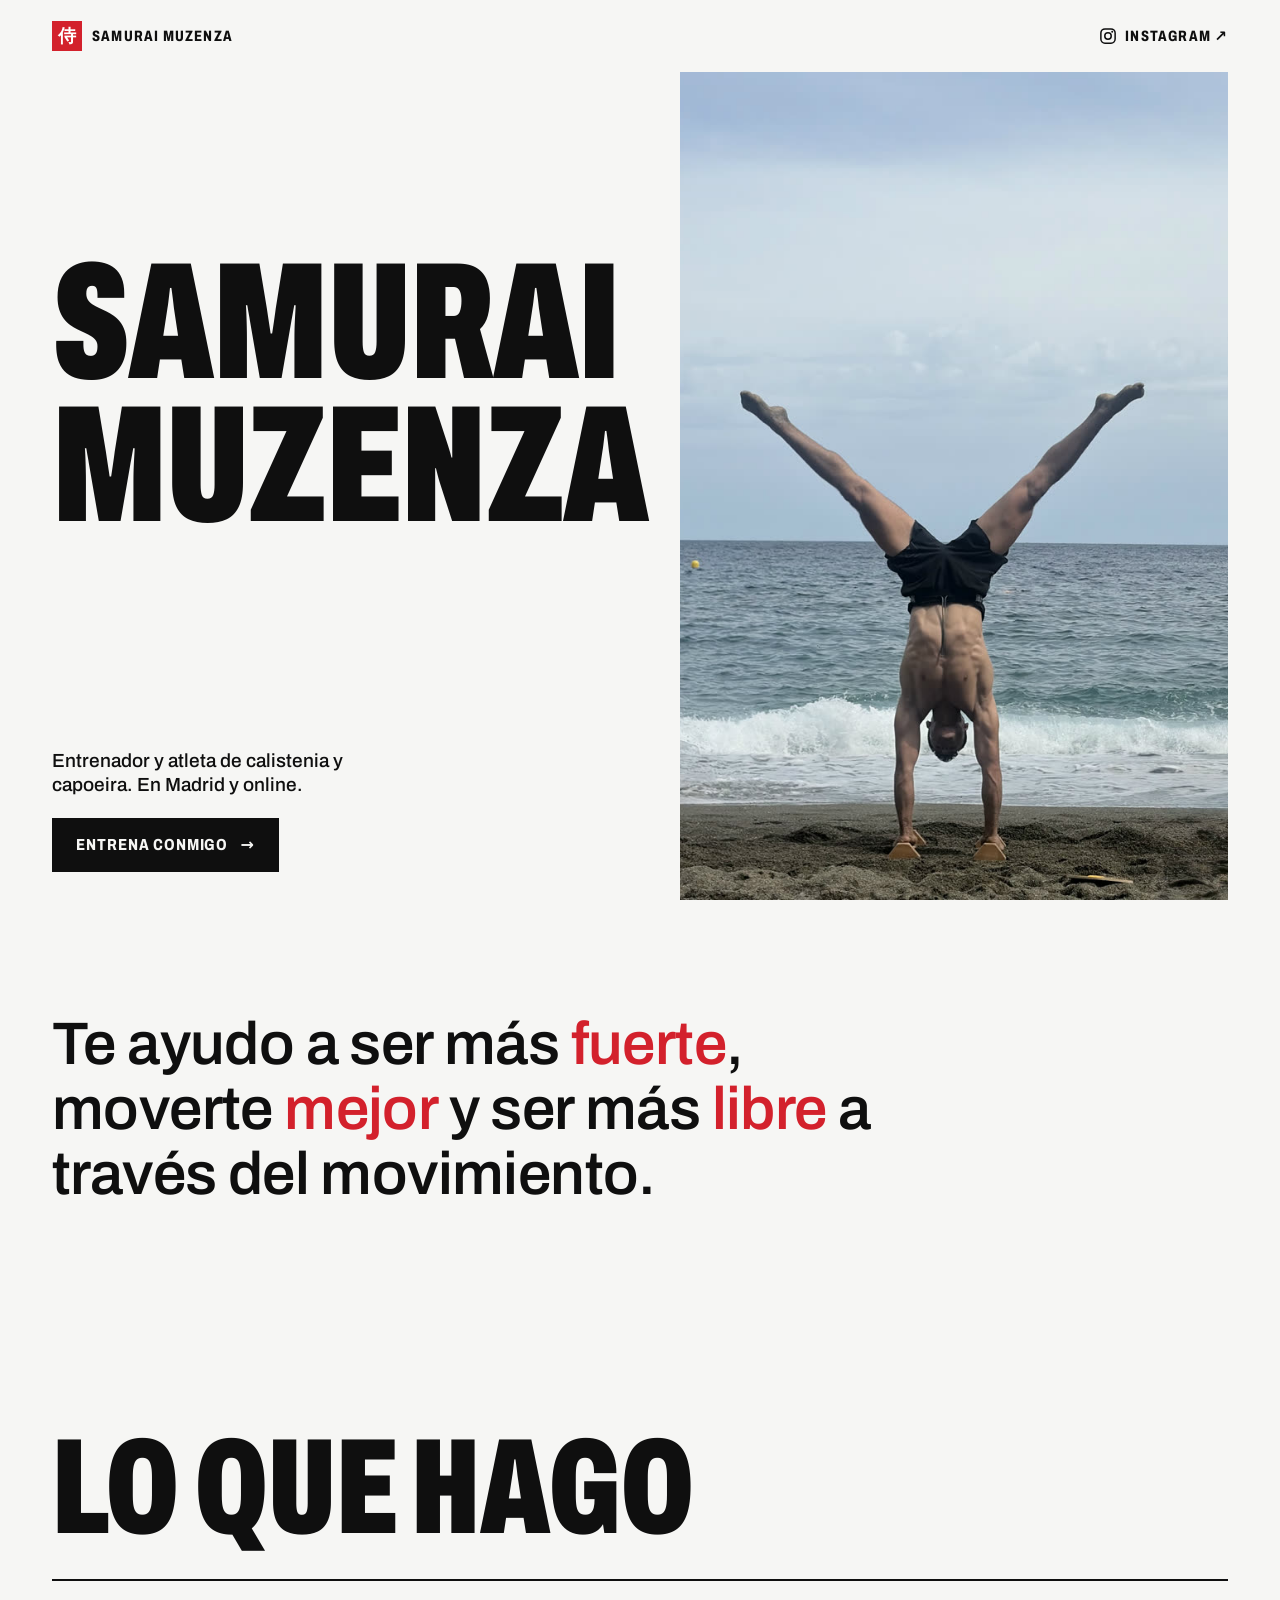
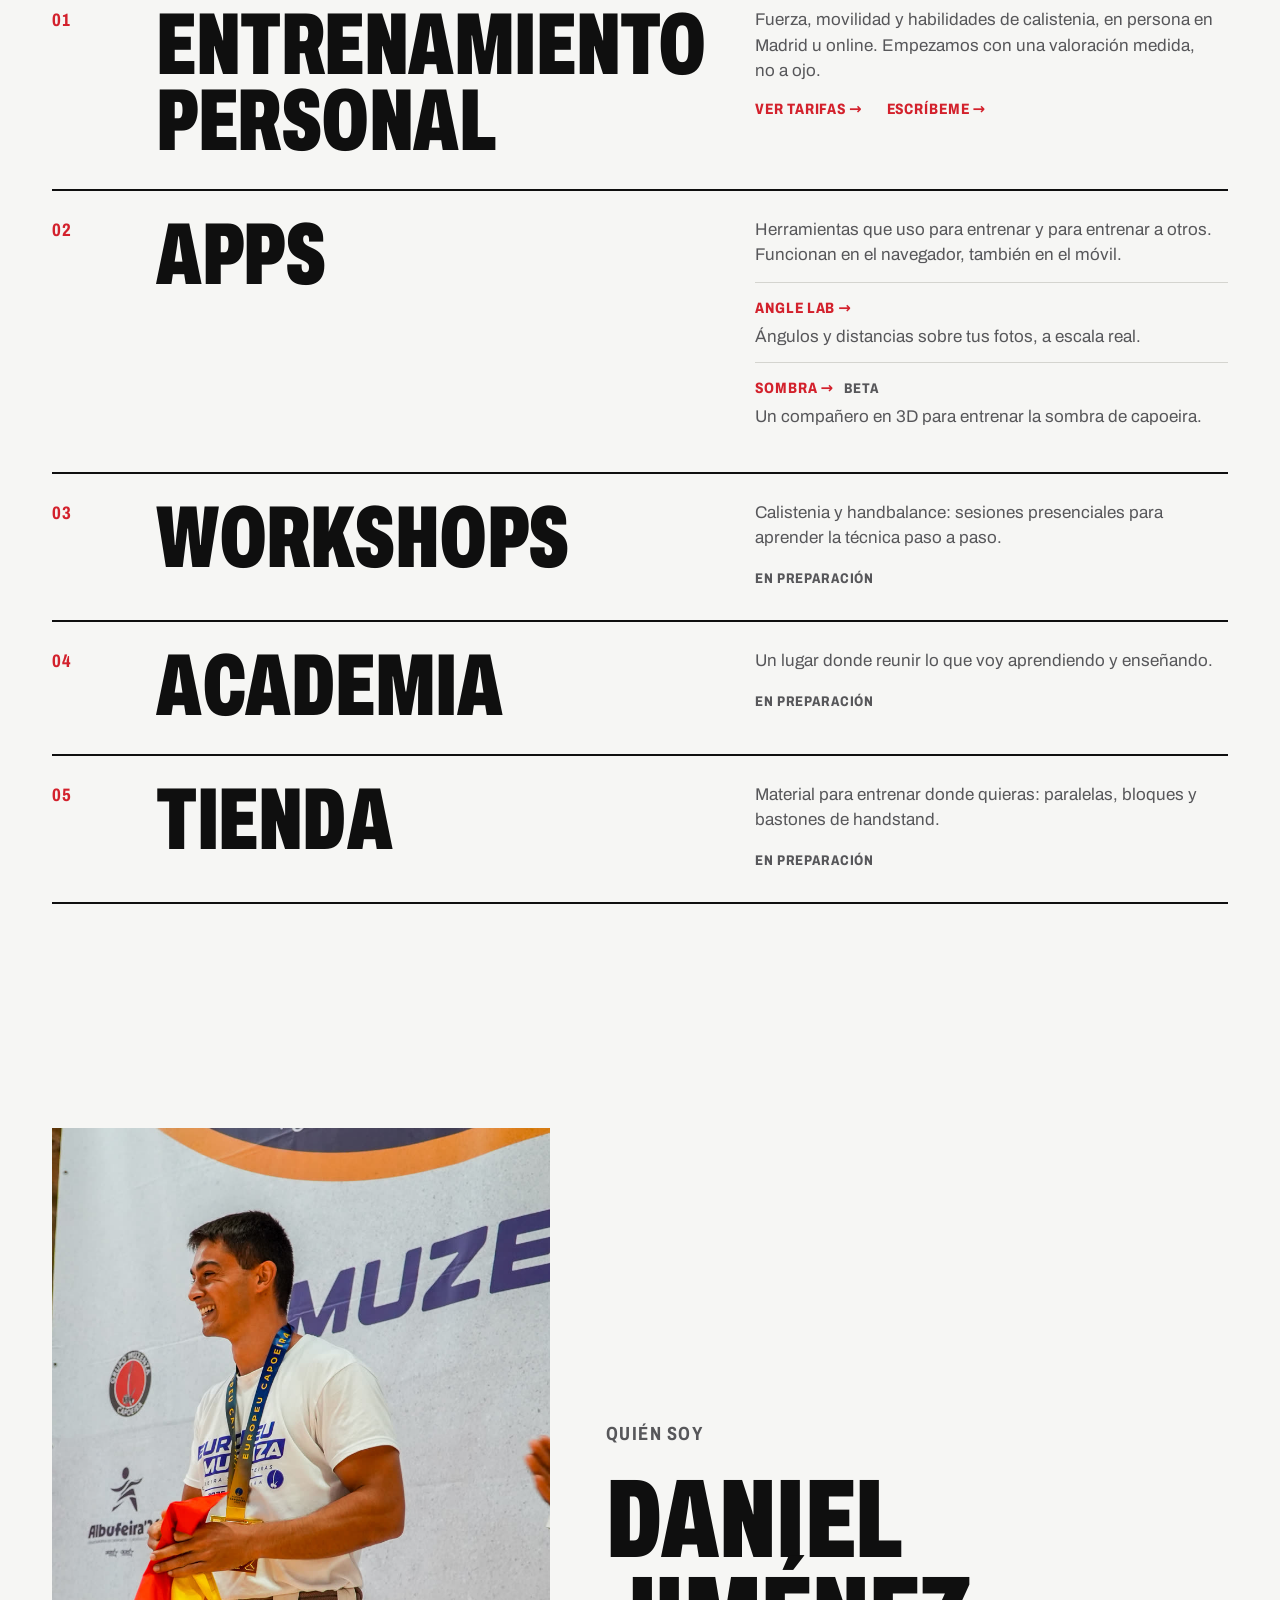
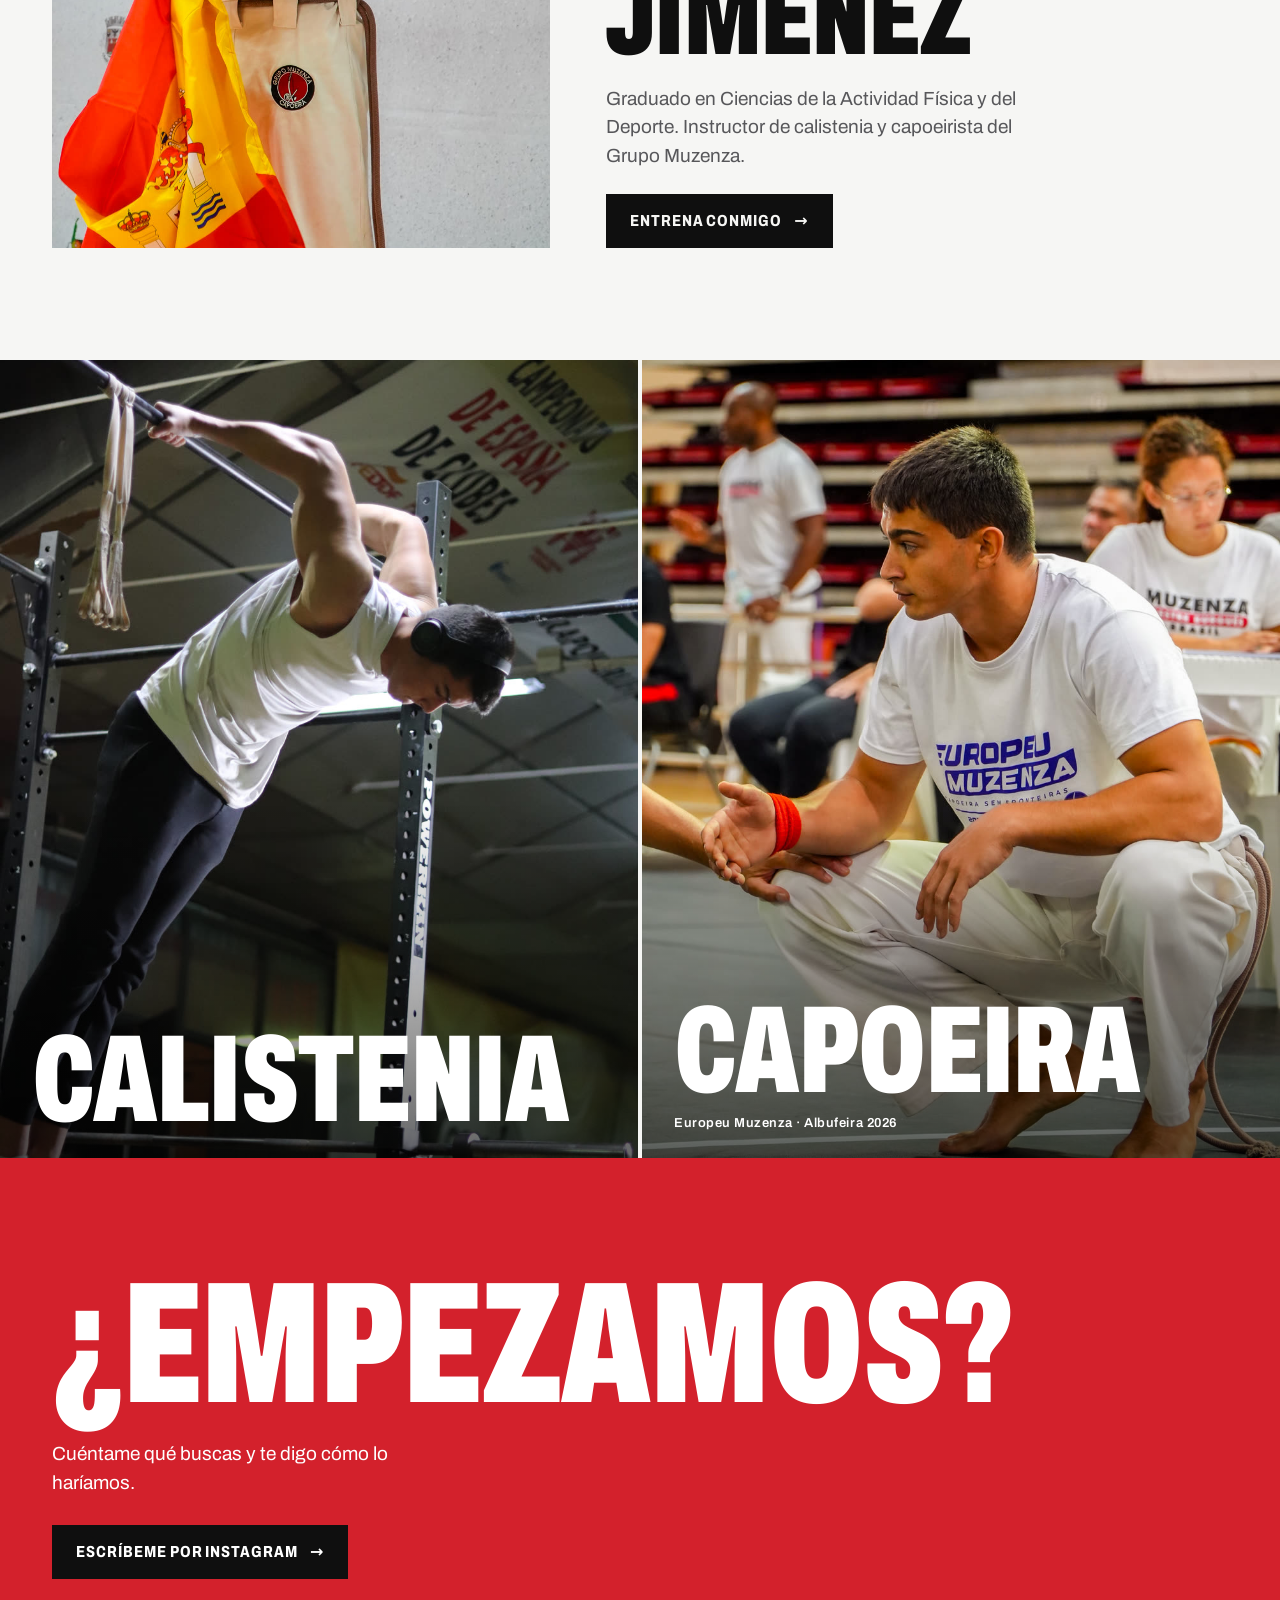
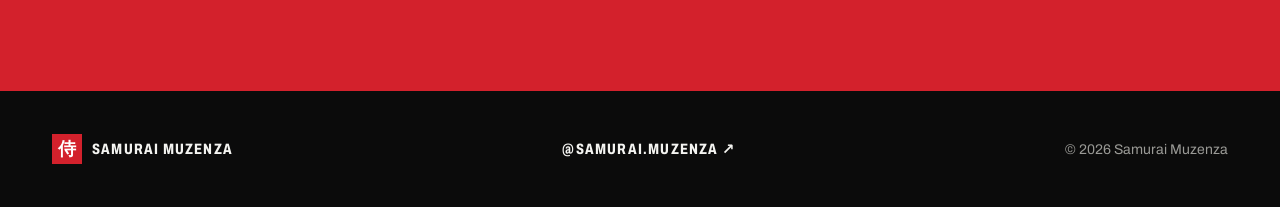
==== commit 003b86fd: "feat: Instagram icon, new statement, apps and shop rows, about moved up Co-Authored-By: Claude Opus " ====
--- a/index.html
+++ b/index.html
@@ -22,7 +22,7 @@
   <header class="hero">
     <nav class="bar wrap" aria-label="Principal">
       <a class="brand" href="./"><span class="mark" lang="ja" aria-hidden="true">侍</span> Samurai Muzenza</a>
-      <a class="bar-link" href="https://www.instagram.com/samurai.muzenza/" rel="me noopener" target="_blank">Instagram ↗</a>
+      <a class="bar-link" href="https://www.instagram.com/samurai.muzenza/" rel="me noopener" target="_blank"><svg class="ig" viewBox="0 0 24 24" width="18" height="18" aria-hidden="true" focusable="false"><rect x="2.5" y="2.5" width="19" height="19" rx="5.5" fill="none" stroke="currentColor" stroke-width="2"/><circle cx="12" cy="12" r="4.3" fill="none" stroke="currentColor" stroke-width="2"/><circle cx="17.6" cy="6.4" r="1.3" fill="currentColor"/></svg>Instagram ↗</a>
     </nav>
     <figure class="hero-media">
       <img src="img/pino-playa-1200.jpg" srcset="img/pino-playa-750.jpg 750w, img/pino-playa-1200.jpg 1200w" sizes="(min-width: 900px) 48vw, 100vw" width="1200" height="1600" alt="Daniel haciendo el pino con las piernas abiertas sobre paralelas en la orilla de una playa" fetchpriority="high" />
@@ -38,7 +38,7 @@
 
   <main>
     <section class="wrap">
-      <p class="statement">Entreno a personas para que ganen <em>fuerza</em>, se muevan <em>mejor</em> y consigan habilidades como el <em>pino</em>.</p>
+      <p class="statement">Te ayudo a ser más <em>fuerte</em>, moverte <em>mejor</em> y ser más <em>libre</em> a través del movimiento.</p>
     </section>
 
     <section class="wrap" aria-labelledby="que-hago">
@@ -57,6 +57,23 @@
         </li>
         <li class="row">
           <span class="n">02</span>
+          <h3 class="display">Apps</h3>
+          <div>
+            <p>Herramientas que uso para entrenar y para entrenar a otros. Funcionan en el navegador, también en el móvil.</p>
+            <ul class="apps">
+              <li>
+                <a class="go" href="https://anglelab.samuraimuzenza.com/">Angle Lab</a>
+                <p>Ángulos y distancias sobre tus fotos, a escala real.</p>
+              </li>
+              <li>
+                <a class="go" href="https://tmnfhm7cnh-lang.github.io/shadow-partner/">Sombra</a><span class="tag soon">Beta</span>
+                <p>Un compañero en 3D para entrenar la sombra de capoeira.</p>
+              </li>
+            </ul>
+          </div>
+        </li>
+        <li class="row">
+          <span class="n">03</span>
           <h3 class="display">Workshops</h3>
           <div>
             <p>Calistenia y handbalance: sesiones presenciales para aprender la técnica paso a paso.</p>
@@ -64,26 +81,23 @@
           </div>
         </li>
         <li class="row">
-          <span class="n">03</span>
+          <span class="n">04</span>
           <h3 class="display">Academia</h3>
           <div>
             <p>Un lugar donde reunir lo que voy aprendiendo y enseñando.</p>
             <span class="tag soon">En preparación</span>
           </div>
         </li>
+        <li class="row">
+          <span class="n">05</span>
+          <h3 class="display">Tienda</h3>
+          <div>
+            <p>Material para entrenar donde quieras: paralelas, bloques y bastones de handstand.</p>
+            <span class="tag soon">En preparación</span>
+          </div>
+        </li>
       </ol>
     </section>
-
-    <div class="pair">
-      <figure>
-        <img src="img/calistenia.jpg" width="1000" height="1500" loading="lazy" alt="Daniel colgado de una barra en un gimnasio, con el cuerpo inclinado hacia delante" />
-        <figcaption><span class="display">Calistenia</span></figcaption>
-      </figure>
-      <figure>
-        <img src="img/capoeira.jpg" width="1000" height="1500" loading="lazy" alt="Daniel agachado en la roda, dando la mano a su rival antes de un juego" />
-        <figcaption><span class="display">Capoeira</span><small>Europeu Muzenza · Albufeira 2026</small></figcaption>
-      </figure>
-    </div>
 
     <section class="wrap" aria-labelledby="quien">
       <div class="about">
@@ -97,19 +111,16 @@
       </div>
     </section>
 
-    <section class="wrap" aria-labelledby="herramientas">
-      <h2 id="herramientas" class="section-title display">Herramientas</h2>
-      <ul class="rows">
-        <li class="row">
-          <span class="n">01</span>
-          <h3 class="display"><a href="https://anglelab.samuraimuzenza.com/">Angle Lab</a></h3>
-          <div>
-            <p>Análisis biomecánico sobre fotos: puntos, ángulos y distancias con calibración a escala real. Funciona en el navegador, también sin conexión.</p>
-            <a class="go" href="https://anglelab.samuraimuzenza.com/">Abrir</a>
-          </div>
-        </li>
-      </ul>
-    </section>
+    <div class="pair">
+      <figure>
+        <img src="img/calistenia.jpg" width="1000" height="1500" loading="lazy" alt="Daniel colgado de una barra en un gimnasio, con el cuerpo inclinado hacia delante" />
+        <figcaption><span class="display">Calistenia</span></figcaption>
+      </figure>
+      <figure>
+        <img src="img/capoeira.jpg" width="1000" height="1500" loading="lazy" alt="Daniel agachado en la roda, dando la mano a su rival antes de un juego" />
+        <figcaption><span class="display">Capoeira</span><small>Europeu Muzenza · Albufeira 2026</small></figcaption>
+      </figure>
+    </div>
 
     <section class="cta-band">
       <div class="wrap">
--- a/styles.css
+++ b/styles.css
@@ -140,6 +140,8 @@
   letter-spacing: 0;
   line-height: 1;
 }
+
+.bar-link .ig { flex: none; margin-right: -2px; }
 
 .bar-link:hover, .bar-link:focus-visible, .brand:hover, .brand:focus-visible { color: var(--red); }
 
@@ -326,6 +328,16 @@
 
 .links { display: flex; flex-wrap: wrap; gap: 6px 24px; }
 
+.apps { margin: 0; padding: 0; list-style: none; }
+
+.apps li { padding: 12px 0 0; border-top: 1px solid var(--line); }
+
+.apps li + li { margin-top: 4px; }
+
+.apps .tag { margin-left: 10px; }
+
+.apps p { margin: 4px 0 12px; }
+
 /* ---- Photo pair ---- */
 
 .pair {
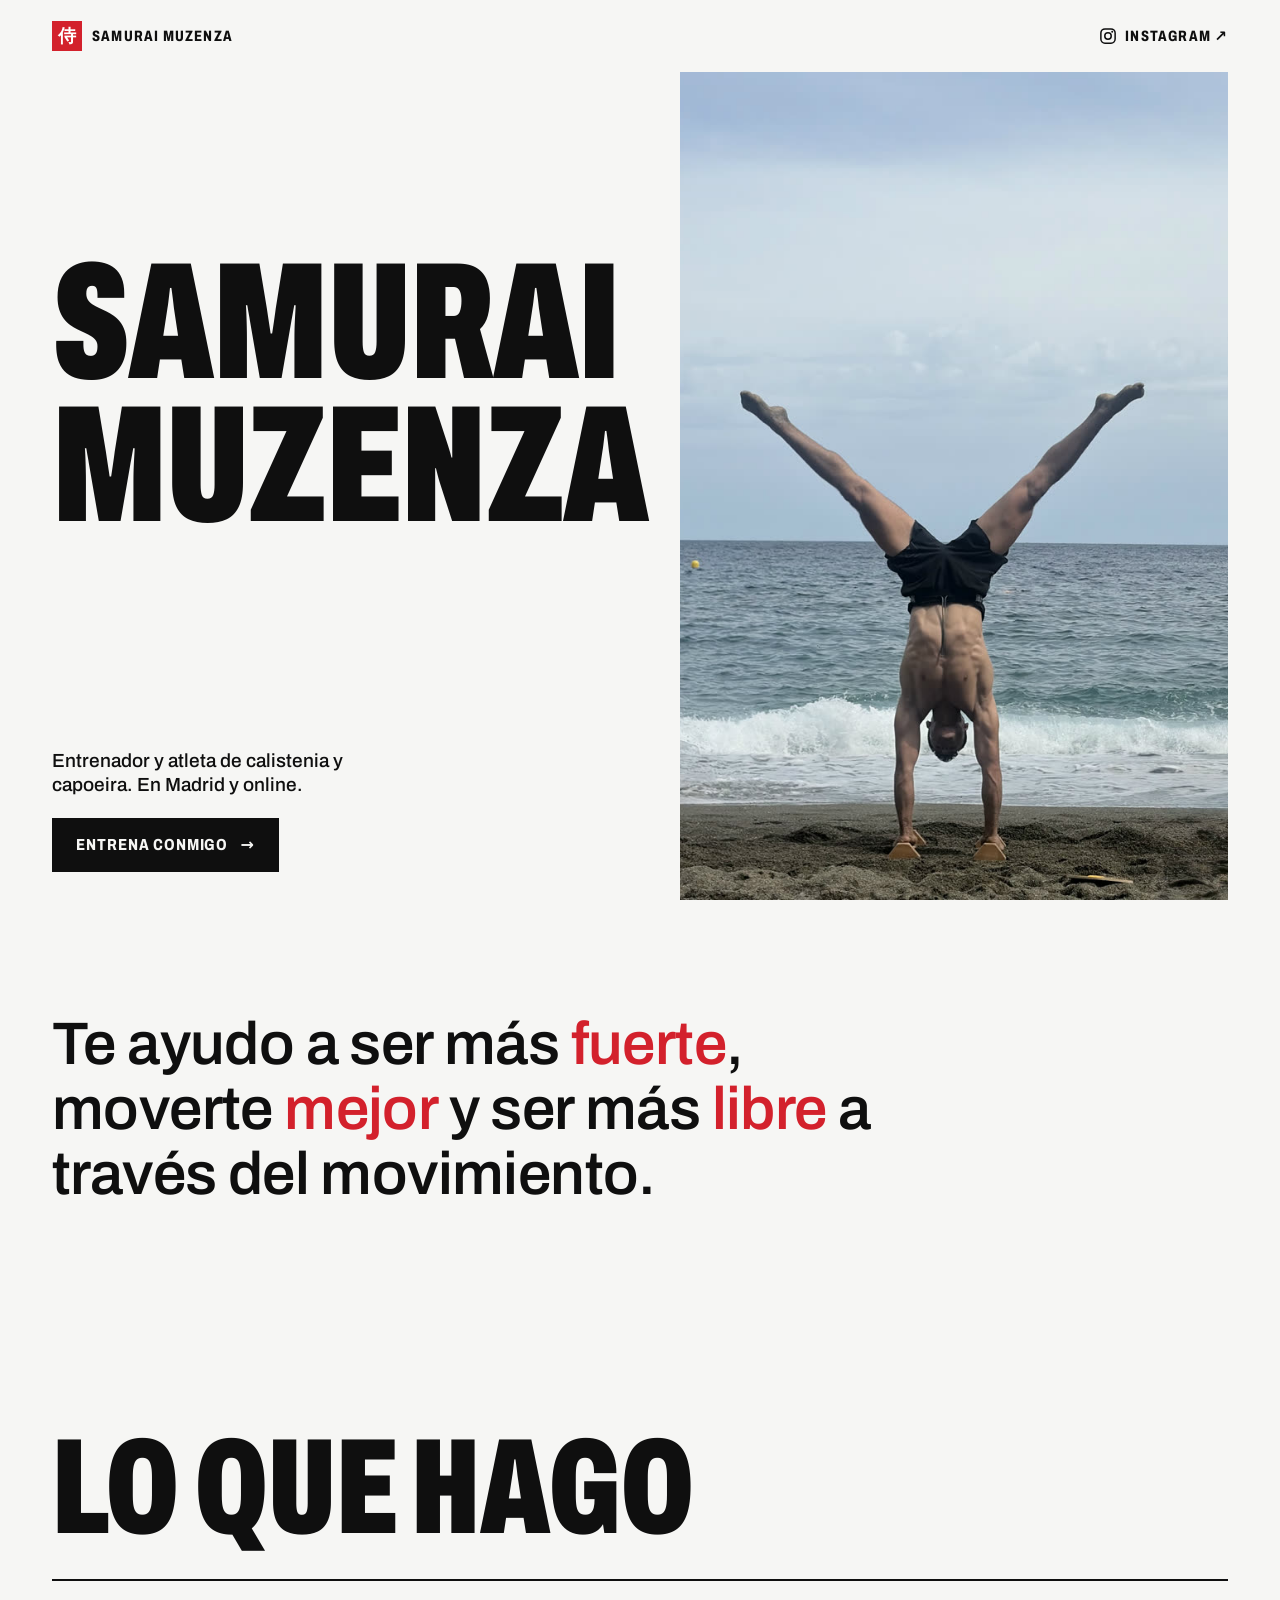
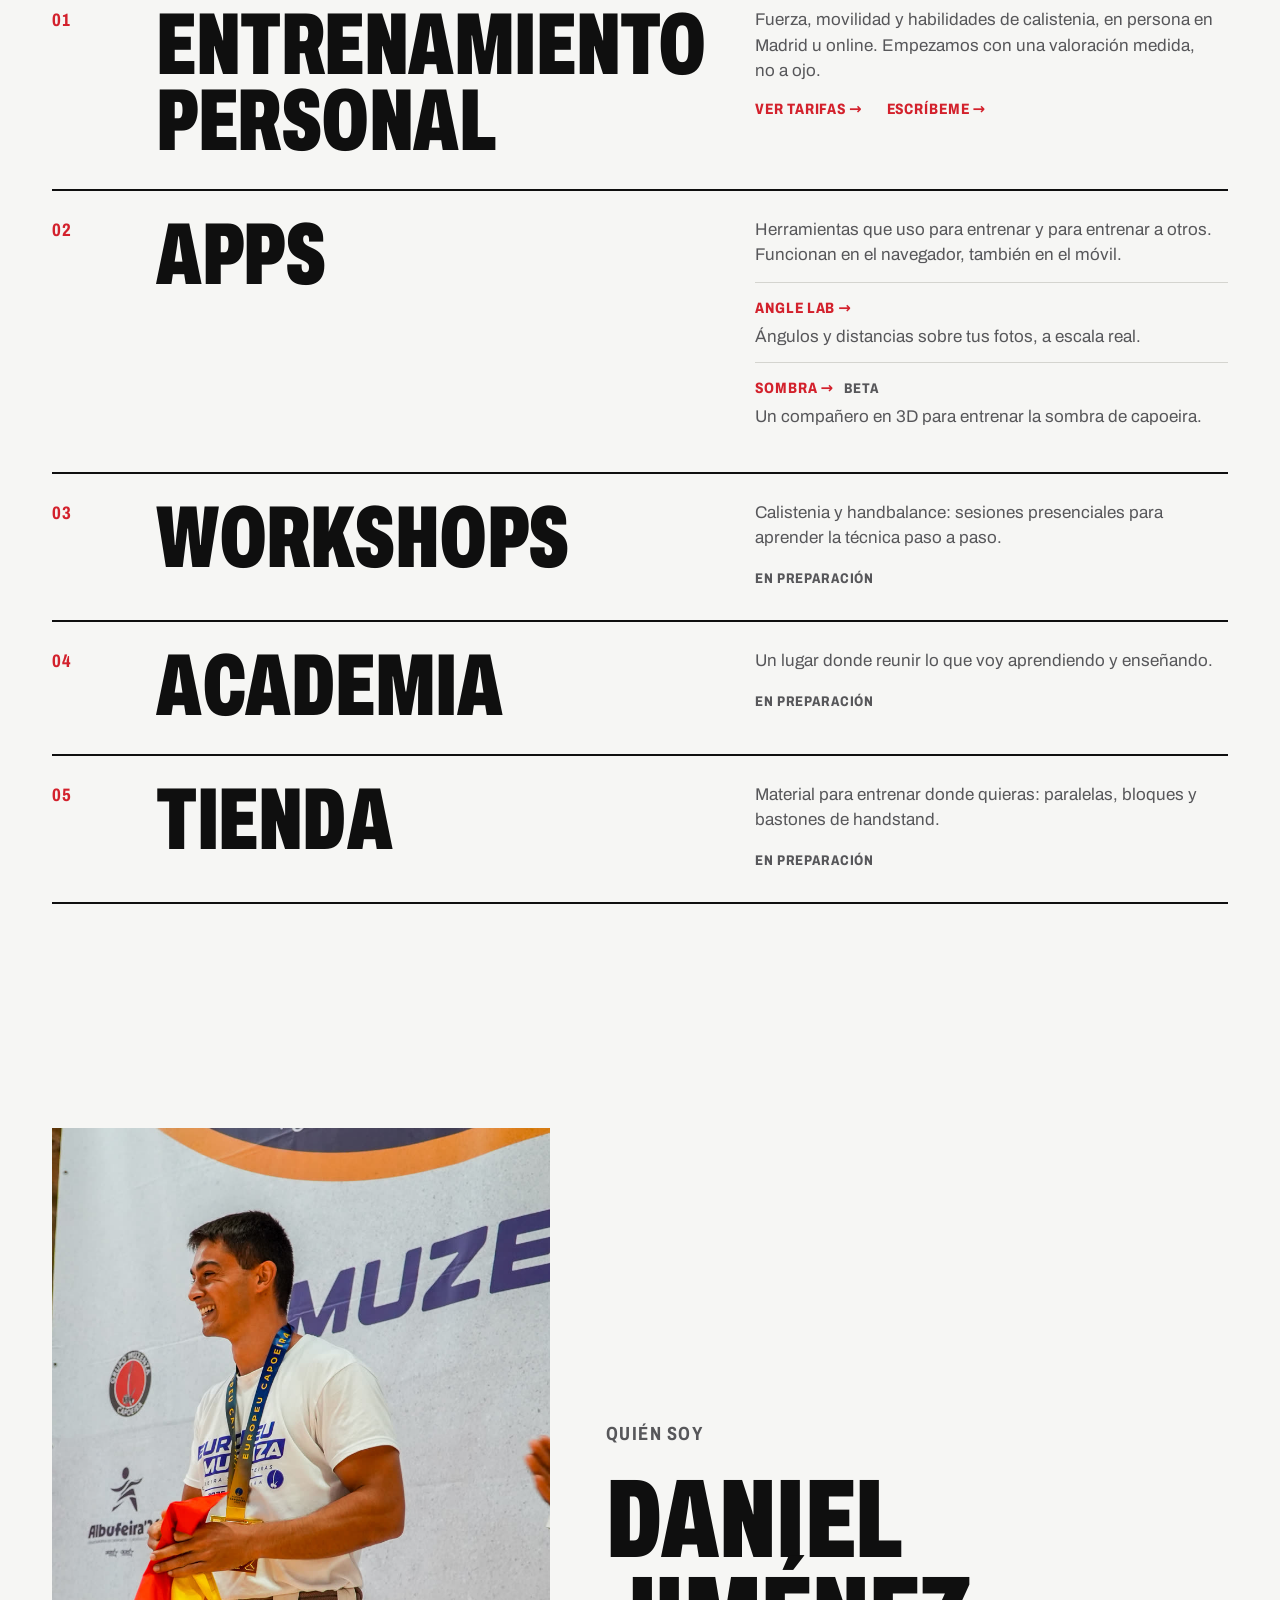
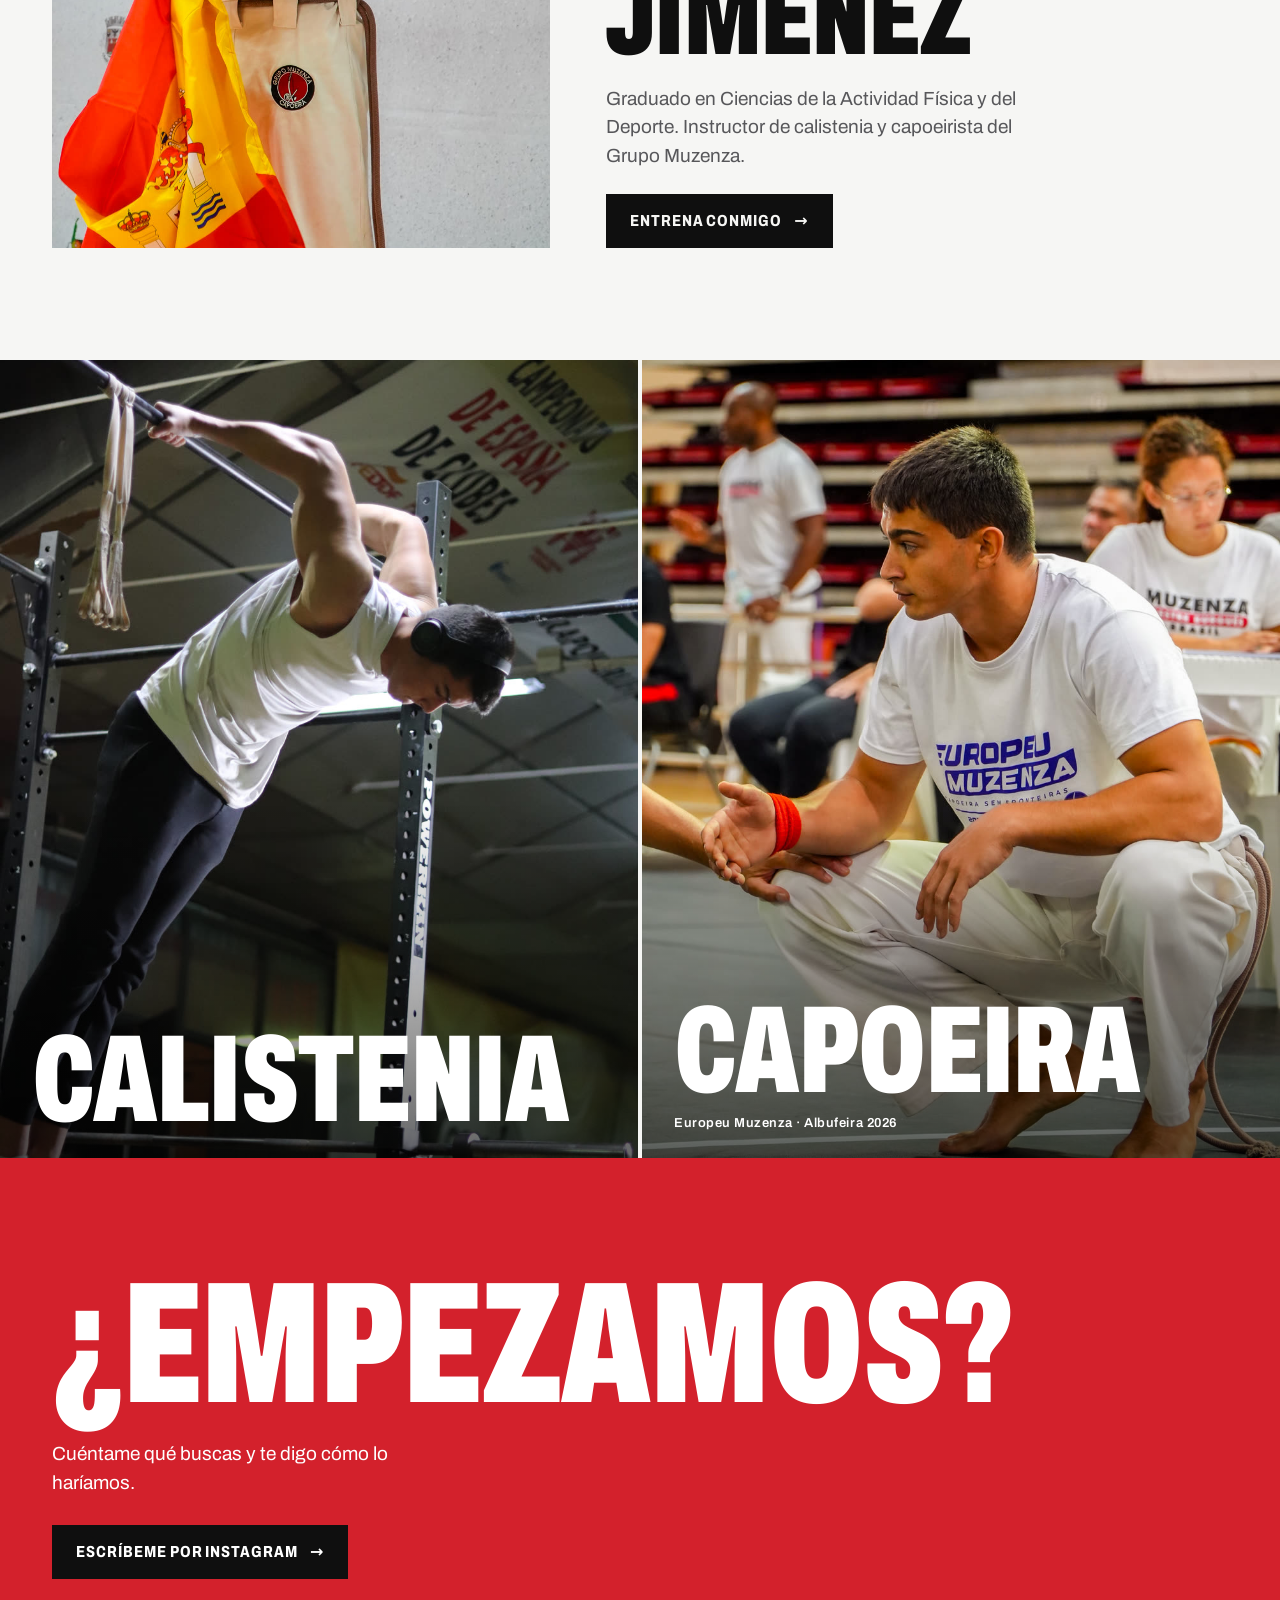
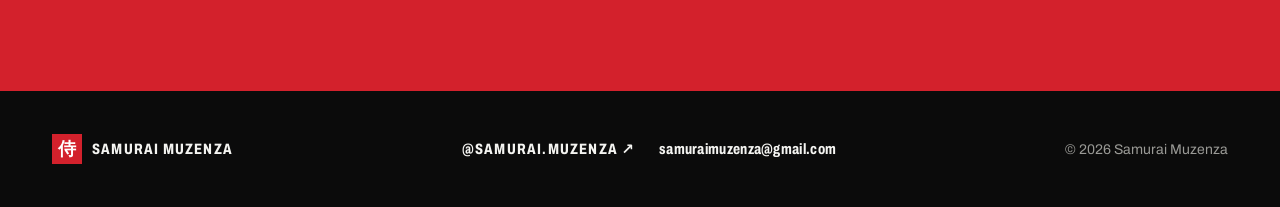
==== commit fecc3dfe: "feat: email link in footer Co-Authored-By: Claude Opus 5.5 <noreply@anthropic.com>" ====
--- a/index.html
+++ b/index.html
@@ -134,7 +134,10 @@
   <footer>
     <div class="foot wrap">
       <a class="brand" href="./"><span class="mark" lang="ja" aria-hidden="true">侍</span> Samurai Muzenza</a>
-      <a class="bar-link" href="https://www.instagram.com/samurai.muzenza/" rel="me noopener" target="_blank">@samurai.muzenza ↗</a>
+      <div class="foot-links">
+        <a class="bar-link" href="https://www.instagram.com/samurai.muzenza/" rel="me noopener" target="_blank">@samurai.muzenza ↗</a>
+        <a class="bar-link mail" href="mailto:samuraimuzenza@gmail.com">samuraimuzenza@gmail.com</a>
+      </div>
       <p>© 2026 Samurai Muzenza</p>
     </div>
   </footer>
--- a/styles.css
+++ b/styles.css
@@ -434,6 +434,10 @@
 
 footer p { margin: 0; color: #9a9a96; font-size: 14px; }
 
+.foot-links { display: flex; flex-wrap: wrap; gap: 0 24px; }
+
+.bar-link.mail { text-transform: none; letter-spacing: 0.02em; }
+
 /* ---- Inner page header (personal training) ---- */
 
 .page-head {
